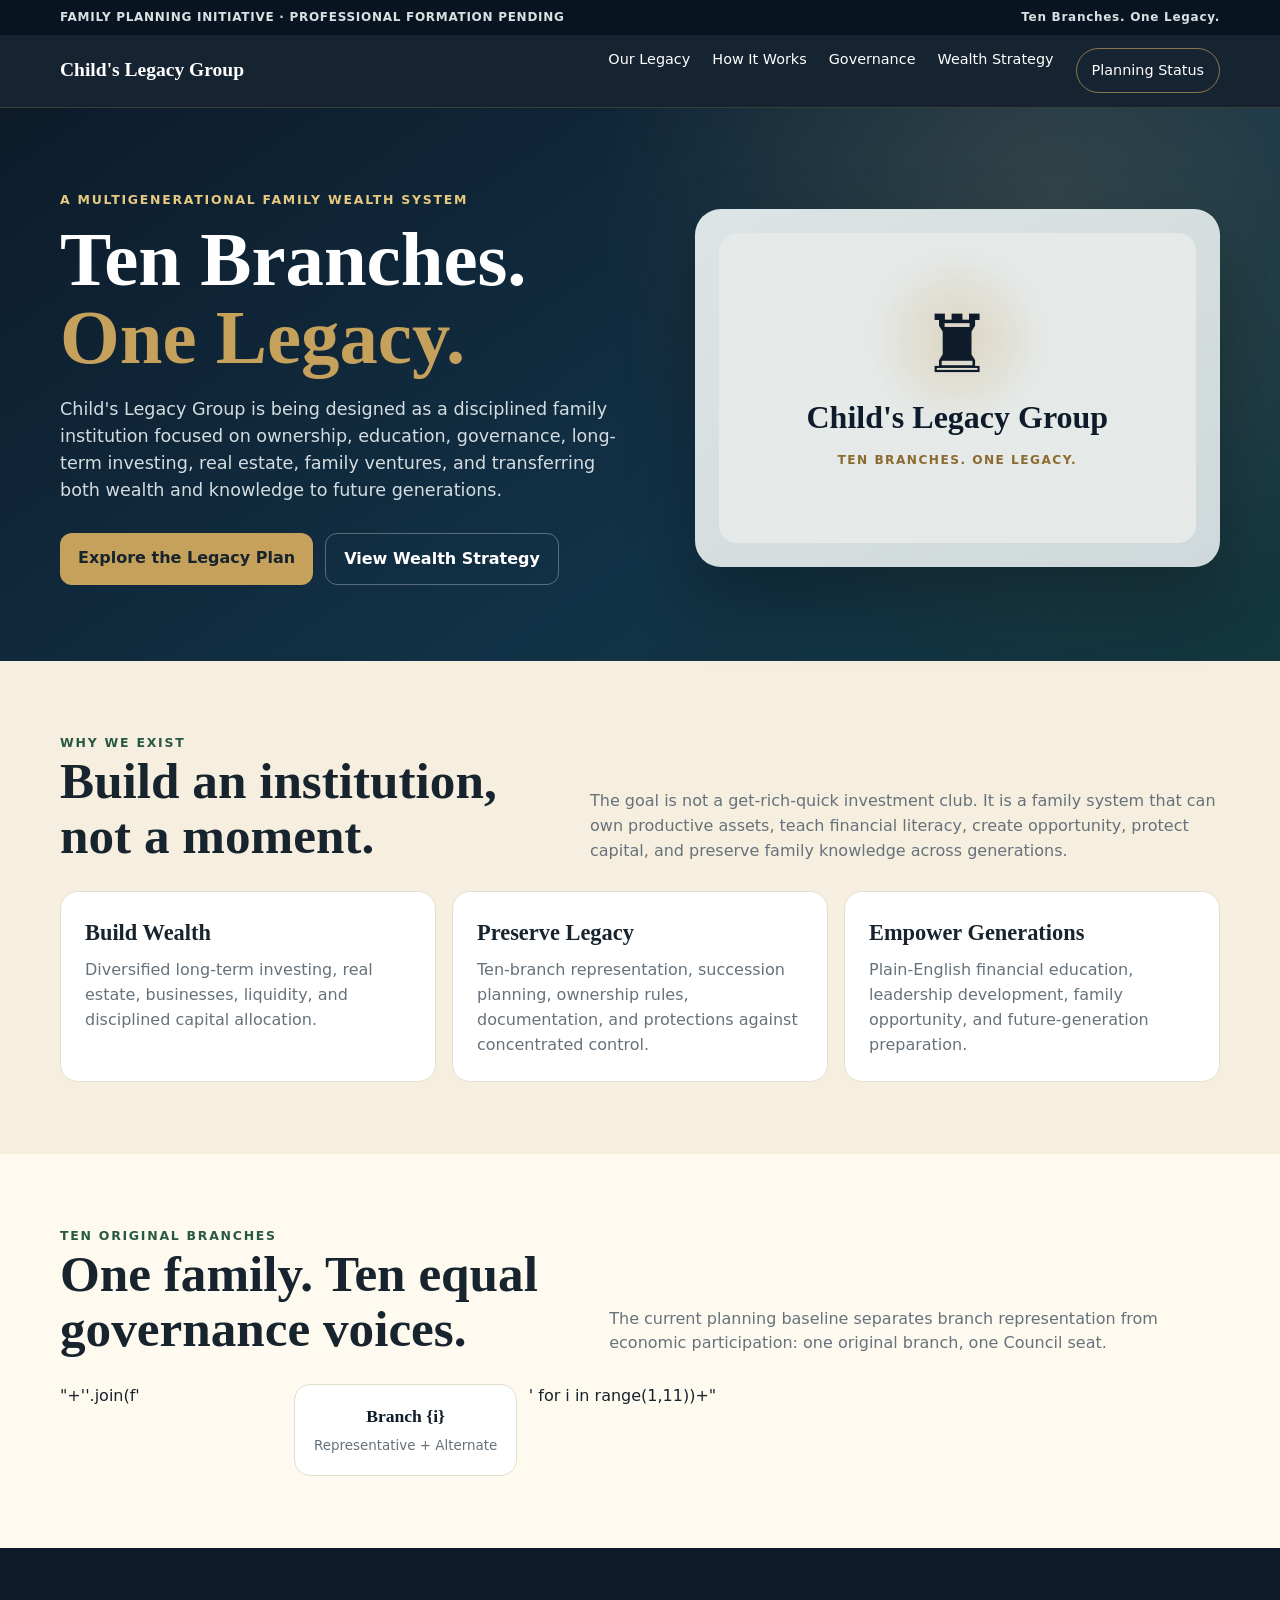
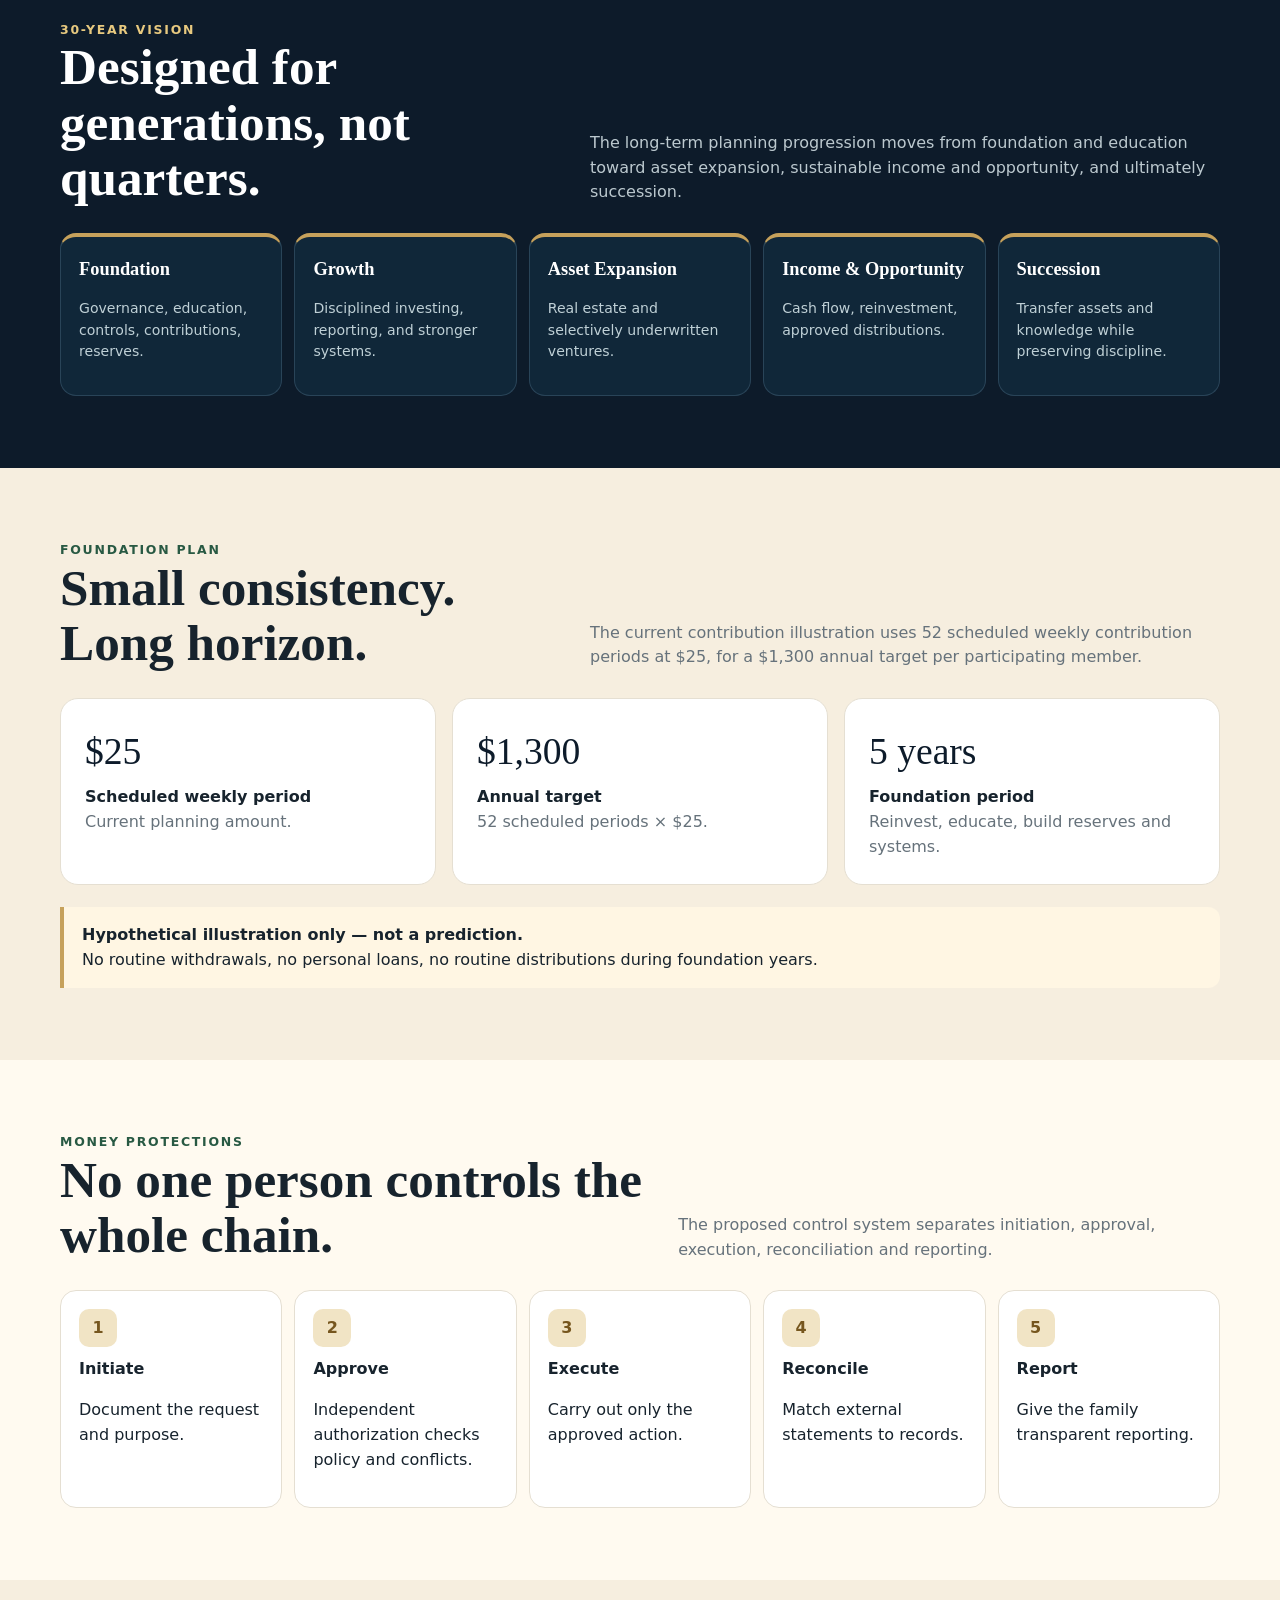
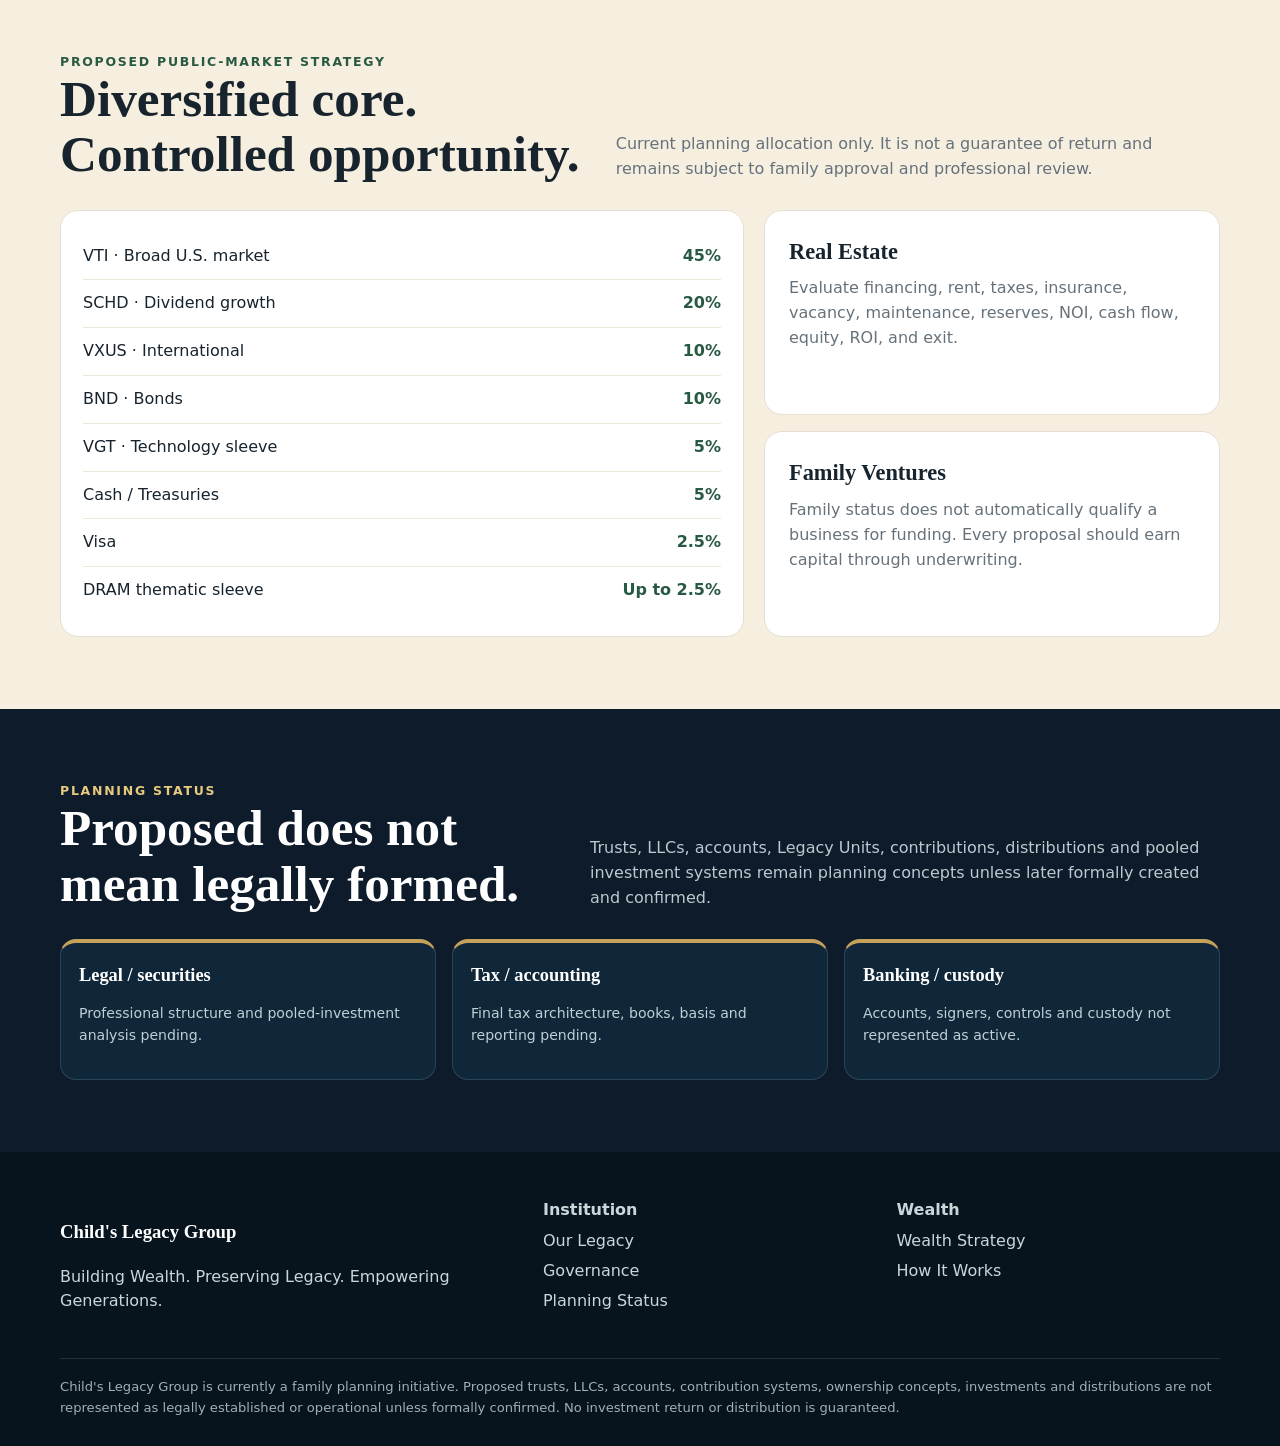
==== index.html @ 79bebe78 "Add Child's Legacy Group website preview" ====
<!doctype html>
<html lang="en">
<head>
<meta charset="utf-8">
<meta name="viewport" content="width=device-width,initial-scale=1">
<title>Child's Legacy Group | Ten Branches. One Legacy.</title>
<meta name="description" content="Child's Legacy Group — Building Wealth. Preserving Legacy. Empowering Generations.">
<style>
:root{--navy:#0D1B2A;--gold:#C6A15B;--cream:#F6EEDF;--green:#285943;--ink:#17232d;--muted:#66727b;--white:#fff}
*{box-sizing:border-box}html{scroll-behavior:smooth}body{margin:0;font-family:Inter,system-ui,-apple-system,"Segoe UI",sans-serif;background:var(--cream);color:var(--ink);line-height:1.55}a{text-decoration:none;color:inherit}.wrap{width:min(1160px,calc(100% - 32px));margin:auto}.status{background:#081521;color:#d9e0e3;font-size:.75rem;font-weight:800;letter-spacing:.06em}.status .wrap{display:flex;justify-content:space-between;gap:12px;padding:8px 0}.header{position:sticky;top:0;z-index:20;background:rgba(13,27,42,.96);backdrop-filter:blur(14px);color:white;border-bottom:1px solid rgba(198,161,91,.2)}.nav{height:72px;display:flex;align-items:center;justify-content:space-between;gap:18px}.brand{font-family:Georgia,serif;font-size:1.22rem;font-weight:700}.links{display:flex;gap:22px;font-size:.9rem}.links a:hover{color:#e6c578}.cta{border:1px solid rgba(198,161,91,.65);padding:10px 15px;border-radius:999px}.hero{background:radial-gradient(circle at 82% 18%,rgba(198,161,91,.18),transparent 28rem),linear-gradient(145deg,#0D1B2A 0%,#123247 62%,#173c31 150%);color:white;padding:82px 0 76px}.hero-grid{display:grid;grid-template-columns:1.05fr .95fr;gap:54px;align-items:center}.eyebrow{color:#e7c97f;text-transform:uppercase;font-size:.78rem;letter-spacing:.14em;font-weight:900}.hero h1{font-family:Georgia,serif;font-size:clamp(3rem,6vw,5.7rem);line-height:1.02;margin:12px 0 18px}.hero h1 span{color:var(--gold)}.hero p{font-size:1.1rem;color:#d3dde1;max-width:680px}.actions{display:flex;gap:12px;flex-wrap:wrap;margin-top:28px}.btn{display:inline-flex;padding:13px 18px;border-radius:12px;font-weight:900}.btn.gold{background:var(--gold);color:#17232d}.btn.ghost{border:1px solid rgba(255,255,255,.3);color:white}.logo-card{background:linear-gradient(145deg,#dce4e5,#cfd8da);border-radius:26px;padding:24px;box-shadow:0 30px 70px rgba(0,0,0,.27)}.logo-placeholder{min-height:310px;border-radius:18px;background:radial-gradient(circle at 50% 34%,rgba(198,161,91,.28),transparent 28%),#e5e9e8;display:grid;place-items:center;text-align:center;color:var(--navy);padding:30px}.logo-placeholder .tree{font-size:5rem;line-height:1}.logo-placeholder strong{display:block;font-family:Georgia,serif;font-size:2rem;margin-top:8px}.logo-placeholder span{display:block;color:#8b6b2f;font-weight:900;letter-spacing:.12em;font-size:.76rem;margin-top:8px}.section{padding:72px 0}.section.white{background:#fffaf0}.section.navy{background:var(--navy);color:white}.head{display:flex;justify-content:space-between;gap:28px;align-items:end;margin-bottom:28px}.head h2{font-family:Georgia,serif;font-size:clamp(2.1rem,4vw,3.4rem);line-height:1.08;margin:0}.head p{max-width:630px;color:var(--muted);margin:0}.section.navy .head p{color:#bcc9cf}.grid3{display:grid;grid-template-columns:repeat(3,1fr);gap:16px}.card{background:white;border:1px solid #e5dfd2;border-radius:18px;padding:24px}.card h3{font-family:Georgia,serif;font-size:1.4rem;margin:0 0 7px}.card p{color:var(--muted);margin:0}.num{font-family:Georgia,serif;font-size:2.35rem;color:var(--navy);display:block;margin-bottom:4px}.branch-grid{display:grid;grid-template-columns:repeat(5,1fr);gap:12px}.branch{background:white;border:1px solid #e3ddcf;border-radius:16px;padding:18px;text-align:center}.branch strong{font-family:Georgia,serif;font-size:1.1rem;color:var(--navy)}.timeline{display:grid;grid-template-columns:repeat(5,1fr);gap:12px}.step{background:#102739;border:1px solid #294458;border-top:4px solid var(--gold);border-radius:16px;padding:18px}.step strong{display:block;font-family:Georgia,serif;font-size:1.15rem}.step p{color:#bfd0d6;font-size:.88rem}.process{display:grid;grid-template-columns:repeat(5,1fr);gap:12px}.process div{background:white;border:1px solid #e5dfd2;border-radius:16px;padding:18px}.process span{display:grid;place-items:center;width:38px;height:38px;border-radius:10px;background:#f1e4c5;color:#76561e;font-weight:900}.process strong{display:block;margin-top:10px}.portfolio{display:grid;grid-template-columns:1.2fr .8fr;gap:20px}.table{background:white;border:1px solid #e5dfd2;border-radius:18px;padding:22px}.row{display:grid;grid-template-columns:1fr auto;gap:12px;padding:11px 0;border-bottom:1px solid #eee8dc}.row:last-child{border-bottom:0}.row b{color:var(--green)}.notice{background:#fff6e3;border-left:4px solid var(--gold);padding:16px 18px;border-radius:0 12px 12px 0;margin-top:22px}.footer{background:#07141e;color:#cbd6da;padding:46px 0 28px}.footgrid{display:grid;grid-template-columns:1.4fr 1fr 1fr;gap:30px}.footer h3{font-family:Georgia,serif;color:white}.footer a{display:block;margin:.35rem 0}.legal{border-top:1px solid rgba(255,255,255,.12);margin-top:28px;padding-top:18px;font-size:.82rem;color:#9fb0b7}
@media(max-width:850px){.links{display:none}.hero-grid,.portfolio{grid-template-columns:1fr}.logo-card{order:-1}.grid3{grid-template-columns:1fr 1fr}.branch-grid{grid-template-columns:repeat(2,1fr)}.timeline,.process{grid-template-columns:1fr}.footgrid{grid-template-columns:1fr}.head{align-items:start;flex-direction:column}.status .wrap{flex-direction:column;gap:2px}.hero{padding-top:48px}}
@media(max-width:560px){.grid3{grid-template-columns:1fr}.logo-placeholder{min-height:230px}.hero h1{font-size:3.1rem}.section{padding:54px 0}.branch-grid{grid-template-columns:1fr 1fr}}
</style>
</head>
<body>
<div class="status"><div class="wrap"><span>FAMILY PLANNING INITIATIVE · PROFESSIONAL FORMATION PENDING</span><span>Ten Branches. One Legacy.</span></div></div>
<header class="header"><div class="wrap nav"><a class="brand" href="#top">Child's Legacy Group</a><nav class="links"><a href="#legacy">Our Legacy</a><a href="#how">How It Works</a><a href="#governance">Governance</a><a href="#wealth">Wealth Strategy</a><a class="cta" href="#status">Planning Status</a></nav></div></header>
<main id="top">
<section class="hero"><div class="wrap hero-grid"><div><div class="eyebrow">A multigenerational family wealth system</div><h1>Ten Branches.<br><span>One Legacy.</span></h1><p>Child's Legacy Group is being designed as a disciplined family institution focused on ownership, education, governance, long-term investing, real estate, family ventures, and transferring both wealth and knowledge to future generations.</p><div class="actions"><a class="btn gold" href="#legacy">Explore the Legacy Plan</a><a class="btn ghost" href="#wealth">View Wealth Strategy</a></div></div><div class="logo-card"><div class="logo-placeholder"><div><div class="tree">♜</div><strong>Child's Legacy Group</strong><span>TEN BRANCHES. ONE LEGACY.</span></div></div></div></div></section>
<section class="section" id="legacy"><div class="wrap"><div class="head"><div><div class="eyebrow" style="color:var(--green)">Why we exist</div><h2>Build an institution, not a moment.</h2></div><p>The goal is not a get-rich-quick investment club. It is a family system that can own productive assets, teach financial literacy, create opportunity, protect capital, and preserve family knowledge across generations.</p></div><div class="grid3"><article class="card"><h3>Build Wealth</h3><p>Diversified long-term investing, real estate, businesses, liquidity, and disciplined capital allocation.</p></article><article class="card"><h3>Preserve Legacy</h3><p>Ten-branch representation, succession planning, ownership rules, documentation, and protections against concentrated control.</p></article><article class="card"><h3>Empower Generations</h3><p>Plain-English financial education, leadership development, family opportunity, and future-generation preparation.</p></article></div></div></section>
<section class="section white"><div class="wrap"><div class="head"><div><div class="eyebrow" style="color:var(--green)">Ten original branches</div><h2>One family. Ten equal governance voices.</h2></div><p>The current planning baseline separates branch representation from economic participation: one original branch, one Council seat.</p></div><div class="branch-grid">"+''.join(f'<div class="branch"><strong>Branch {i}</strong><p style="margin:.35rem 0 0;color:var(--muted);font-size:.84rem">Representative + Alternate</p></div>' for i in range(1,11))+"</div></div></section>
<section class="section navy"><div class="wrap"><div class="head"><div><div class="eyebrow">30-year vision</div><h2>Designed for generations, not quarters.</h2></div><p>The long-term planning progression moves from foundation and education toward asset expansion, sustainable income and opportunity, and ultimately succession.</p></div><div class="timeline"><div class="step"><strong>Foundation</strong><p>Governance, education, controls, contributions, reserves.</p></div><div class="step"><strong>Growth</strong><p>Disciplined investing, reporting, and stronger systems.</p></div><div class="step"><strong>Asset Expansion</strong><p>Real estate and selectively underwritten ventures.</p></div><div class="step"><strong>Income & Opportunity</strong><p>Cash flow, reinvestment, approved distributions.</p></div><div class="step"><strong>Succession</strong><p>Transfer assets and knowledge while preserving discipline.</p></div></div></div></section>
<section class="section" id="how"><div class="wrap"><div class="head"><div><div class="eyebrow" style="color:var(--green)">Foundation plan</div><h2>Small consistency. Long horizon.</h2></div><p>The current contribution illustration uses 52 scheduled weekly contribution periods at $25, for a $1,300 annual target per participating member.</p></div><div class="grid3"><div class="card"><span class="num">$25</span><strong>Scheduled weekly period</strong><p>Current planning amount.</p></div><div class="card"><span class="num">$1,300</span><strong>Annual target</strong><p>52 scheduled periods × $25.</p></div><div class="card"><span class="num">5 years</span><strong>Foundation period</strong><p>Reinvest, educate, build reserves and systems.</p></div></div><div class="notice"><strong>Hypothetical illustration only — not a prediction.</strong><br>No routine withdrawals, no personal loans, no routine distributions during foundation years.</div></div></section>
<section class="section white" id="governance"><div class="wrap"><div class="head"><div><div class="eyebrow" style="color:var(--green)">Money protections</div><h2>No one person controls the whole chain.</h2></div><p>The proposed control system separates initiation, approval, execution, reconciliation and reporting.</p></div><div class="process"><div><span>1</span><strong>Initiate</strong><p>Document the request and purpose.</p></div><div><span>2</span><strong>Approve</strong><p>Independent authorization checks policy and conflicts.</p></div><div><span>3</span><strong>Execute</strong><p>Carry out only the approved action.</p></div><div><span>4</span><strong>Reconcile</strong><p>Match external statements to records.</p></div><div><span>5</span><strong>Report</strong><p>Give the family transparent reporting.</p></div></div></div></section>
<section class="section" id="wealth"><div class="wrap"><div class="head"><div><div class="eyebrow" style="color:var(--green)">Proposed public-market strategy</div><h2>Diversified core. Controlled opportunity.</h2></div><p>Current planning allocation only. It is not a guarantee of return and remains subject to family approval and professional review.</p></div><div class="portfolio"><div class="table"><div class="row"><span>VTI · Broad U.S. market</span><b>45%</b></div><div class="row"><span>SCHD · Dividend growth</span><b>20%</b></div><div class="row"><span>VXUS · International</span><b>10%</b></div><div class="row"><span>BND · Bonds</span><b>10%</b></div><div class="row"><span>VGT · Technology sleeve</span><b>5%</b></div><div class="row"><span>Cash / Treasuries</span><b>5%</b></div><div class="row"><span>Visa</span><b>2.5%</b></div><div class="row"><span>DRAM thematic sleeve</span><b>Up to 2.5%</b></div></div><div class="grid3" style="grid-template-columns:1fr"><article class="card"><h3>Real Estate</h3><p>Evaluate financing, rent, taxes, insurance, vacancy, maintenance, reserves, NOI, cash flow, equity, ROI, and exit.</p></article><article class="card"><h3>Family Ventures</h3><p>Family status does not automatically qualify a business for funding. Every proposal should earn capital through underwriting.</p></article></div></div></div></section>
<section class="section navy" id="status"><div class="wrap"><div class="head"><div><div class="eyebrow">Planning status</div><h2>Proposed does not mean legally formed.</h2></div><p>Trusts, LLCs, accounts, Legacy Units, contributions, distributions and pooled investment systems remain planning concepts unless later formally created and confirmed.</p></div><div class="grid3"><div class="step"><strong>Legal / securities</strong><p>Professional structure and pooled-investment analysis pending.</p></div><div class="step"><strong>Tax / accounting</strong><p>Final tax architecture, books, basis and reporting pending.</p></div><div class="step"><strong>Banking / custody</strong><p>Accounts, signers, controls and custody not represented as active.</p></div></div></div></section>
</main>
<footer class="footer"><div class="wrap"><div class="footgrid"><div><h3>Child's Legacy Group</h3><p>Building Wealth. Preserving Legacy. Empowering Generations.</p></div><div><strong>Institution</strong><a href="#legacy">Our Legacy</a><a href="#governance">Governance</a><a href="#status">Planning Status</a></div><div><strong>Wealth</strong><a href="#wealth">Wealth Strategy</a><a href="#how">How It Works</a></div></div><div class="legal">Child's Legacy Group is currently a family planning initiative. Proposed trusts, LLCs, accounts, contribution systems, ownership concepts, investments and distributions are not represented as legally established or operational unless formally confirmed. No investment return or distribution is guaranteed.</div></div></footer>
</body></html>
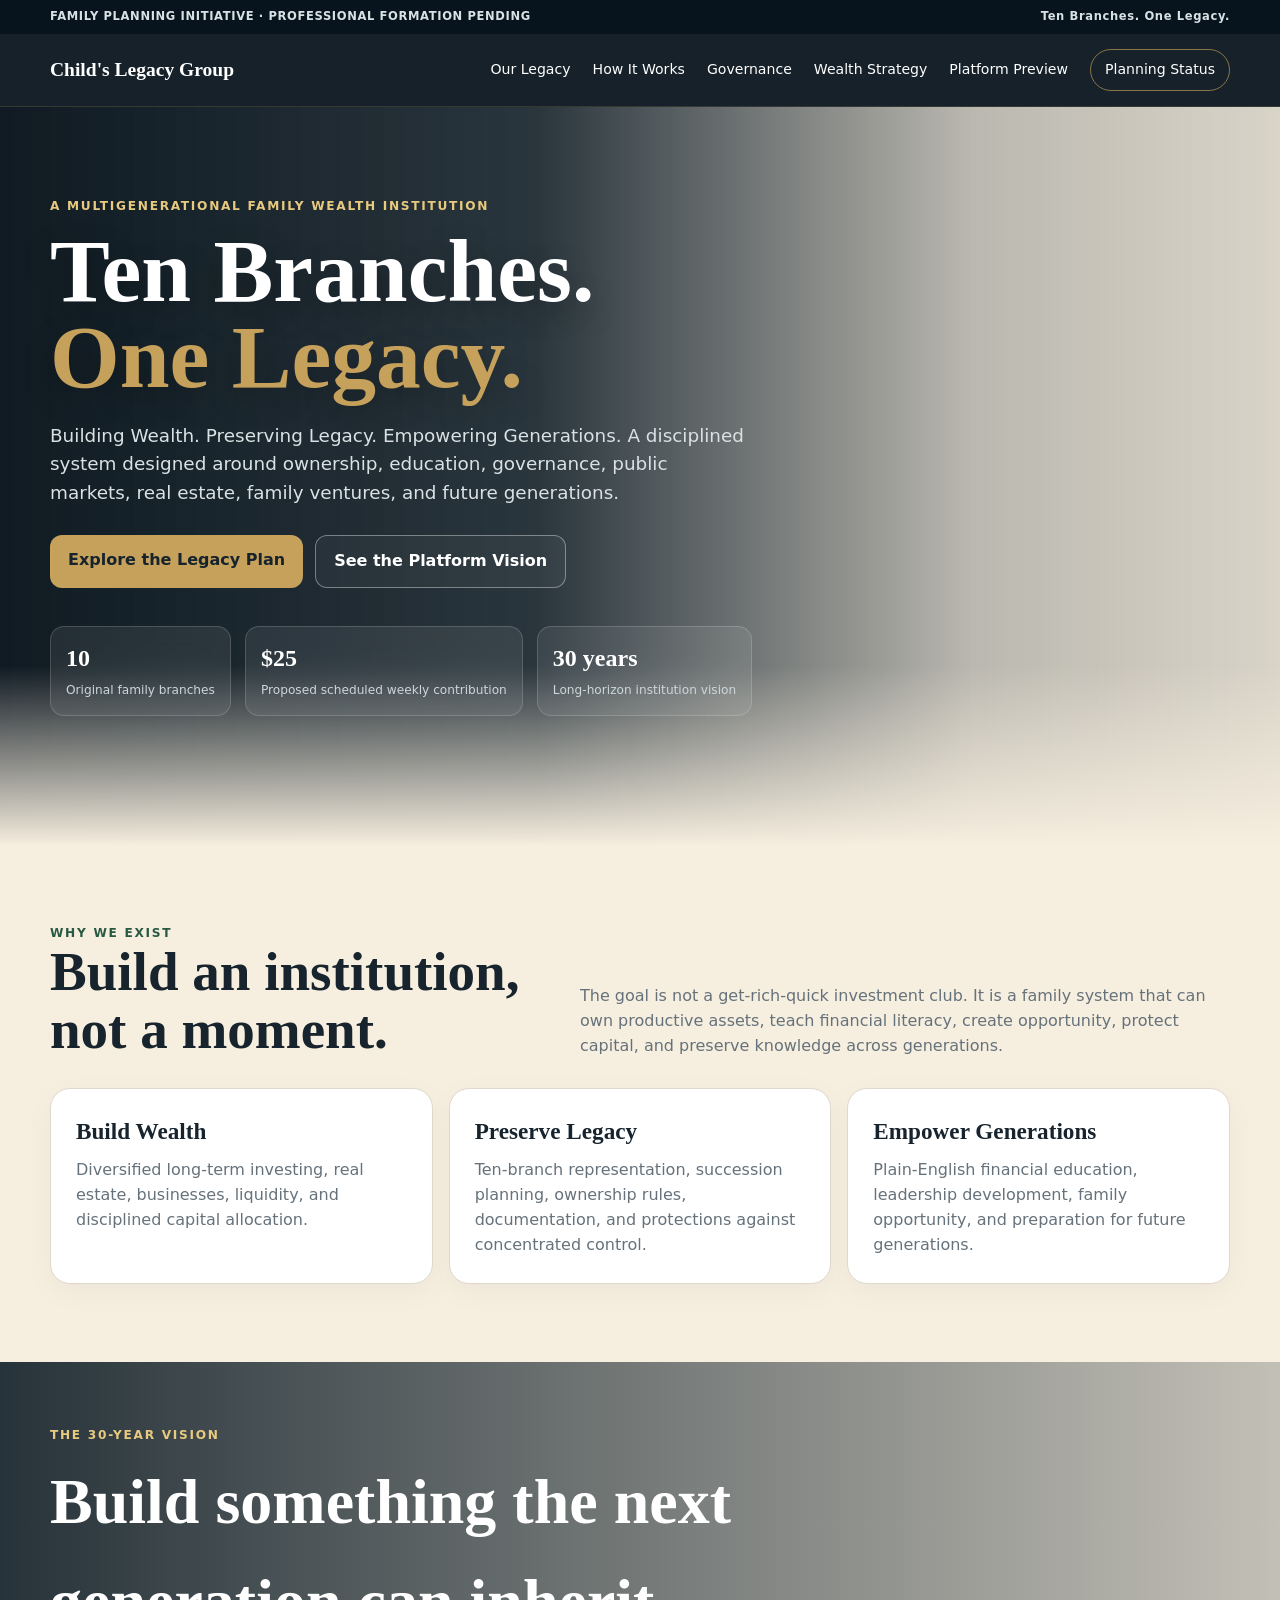
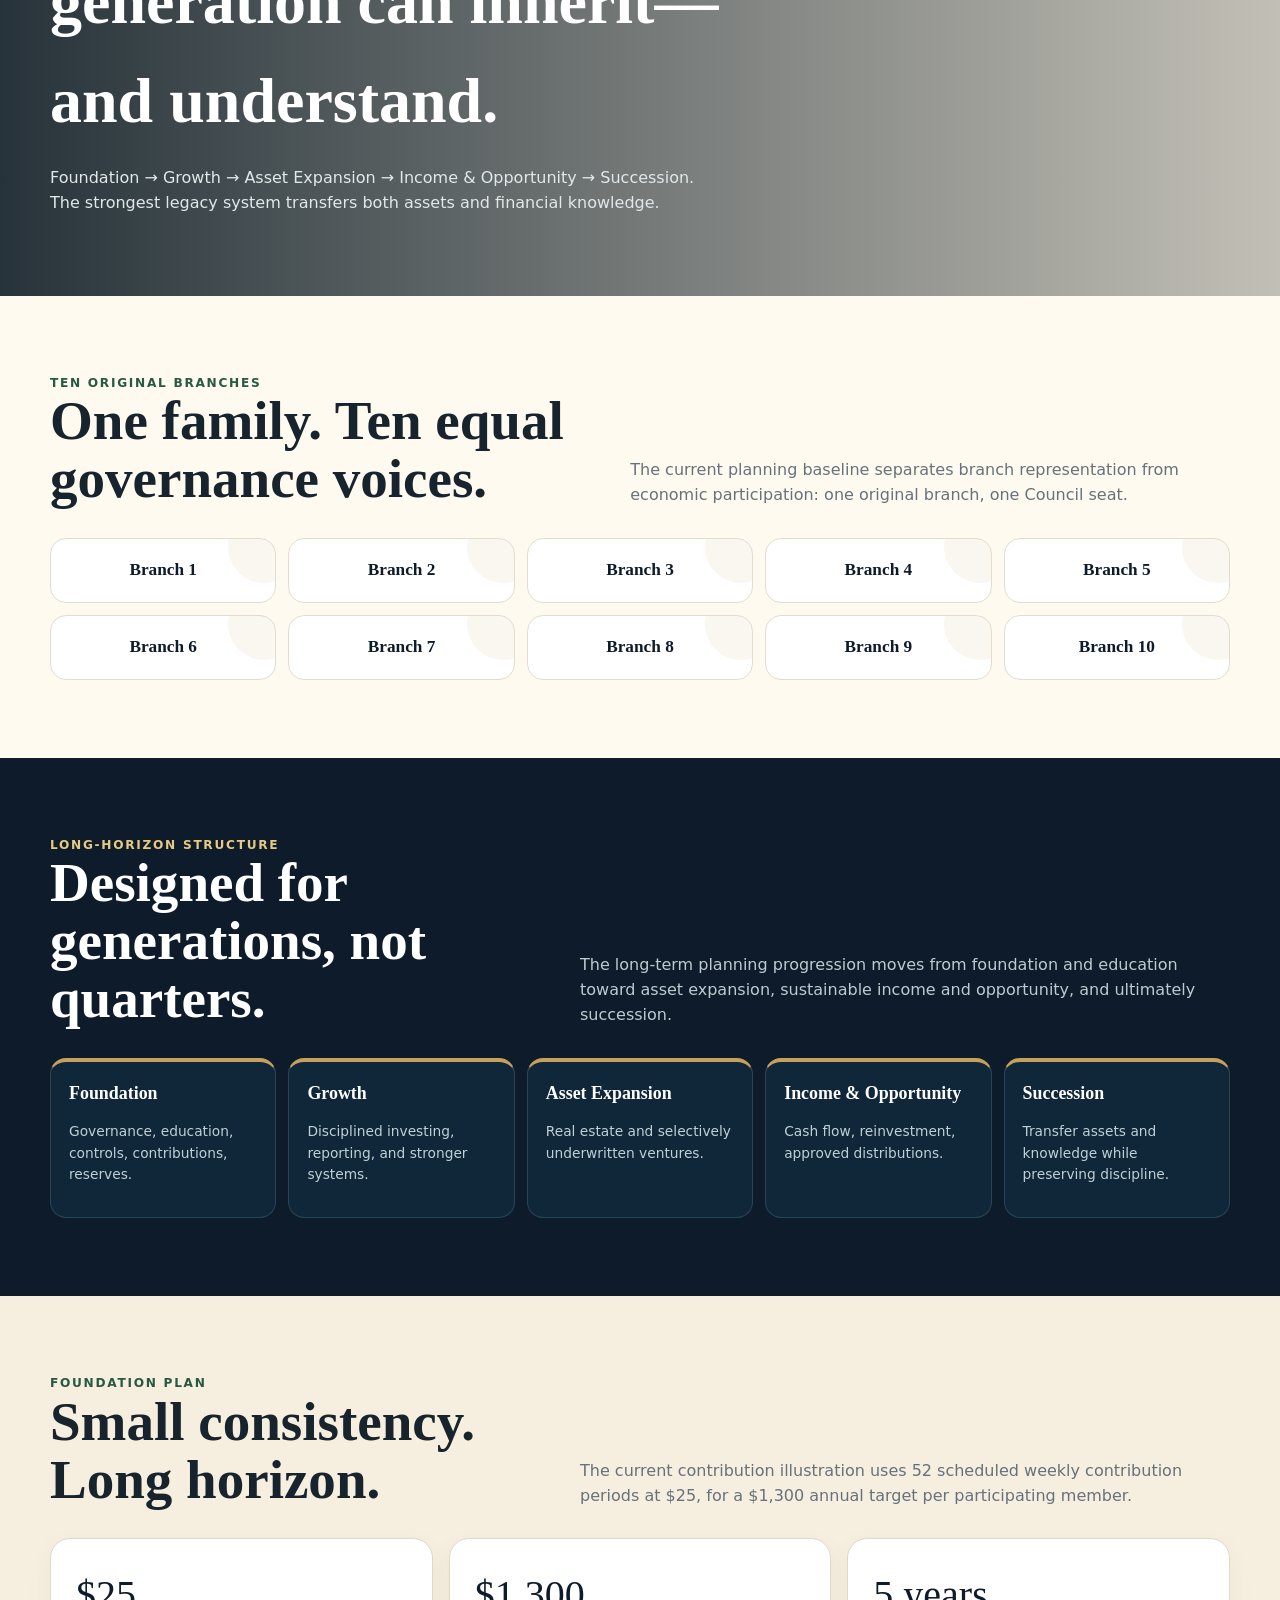
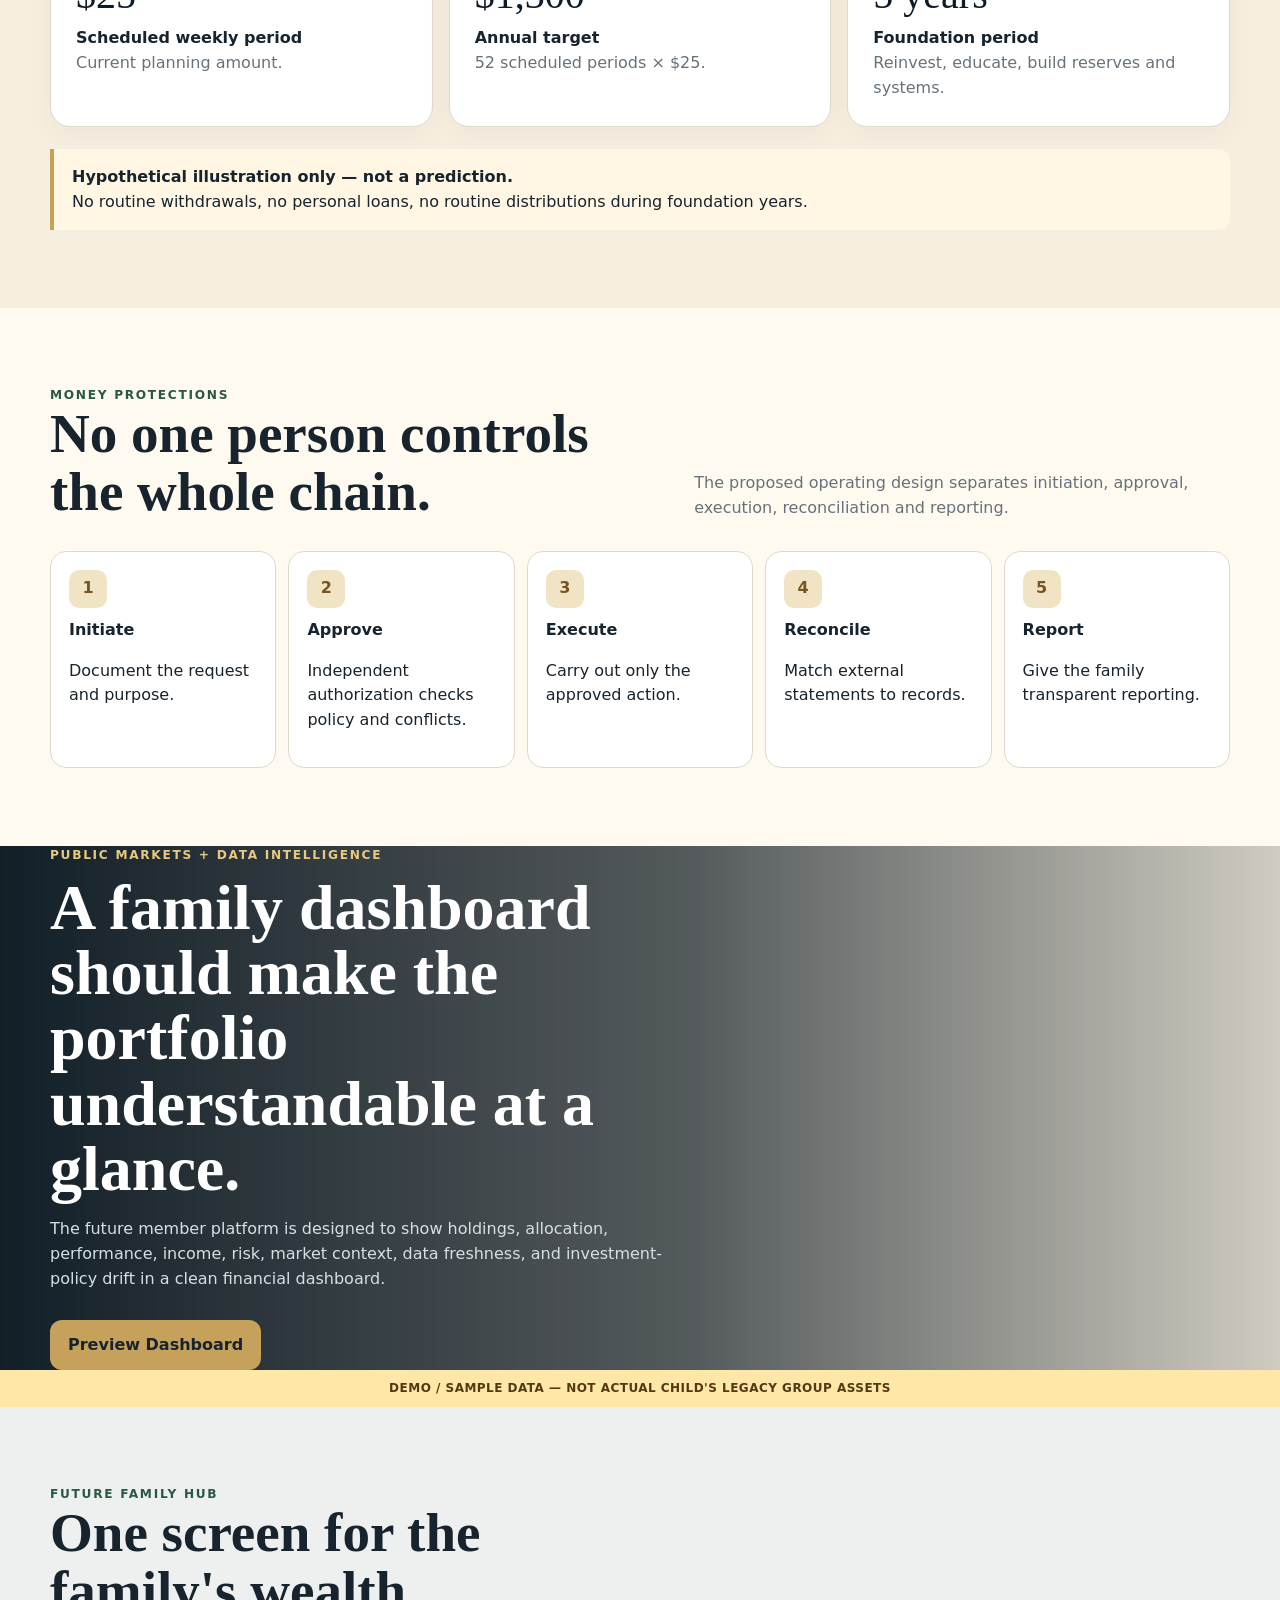
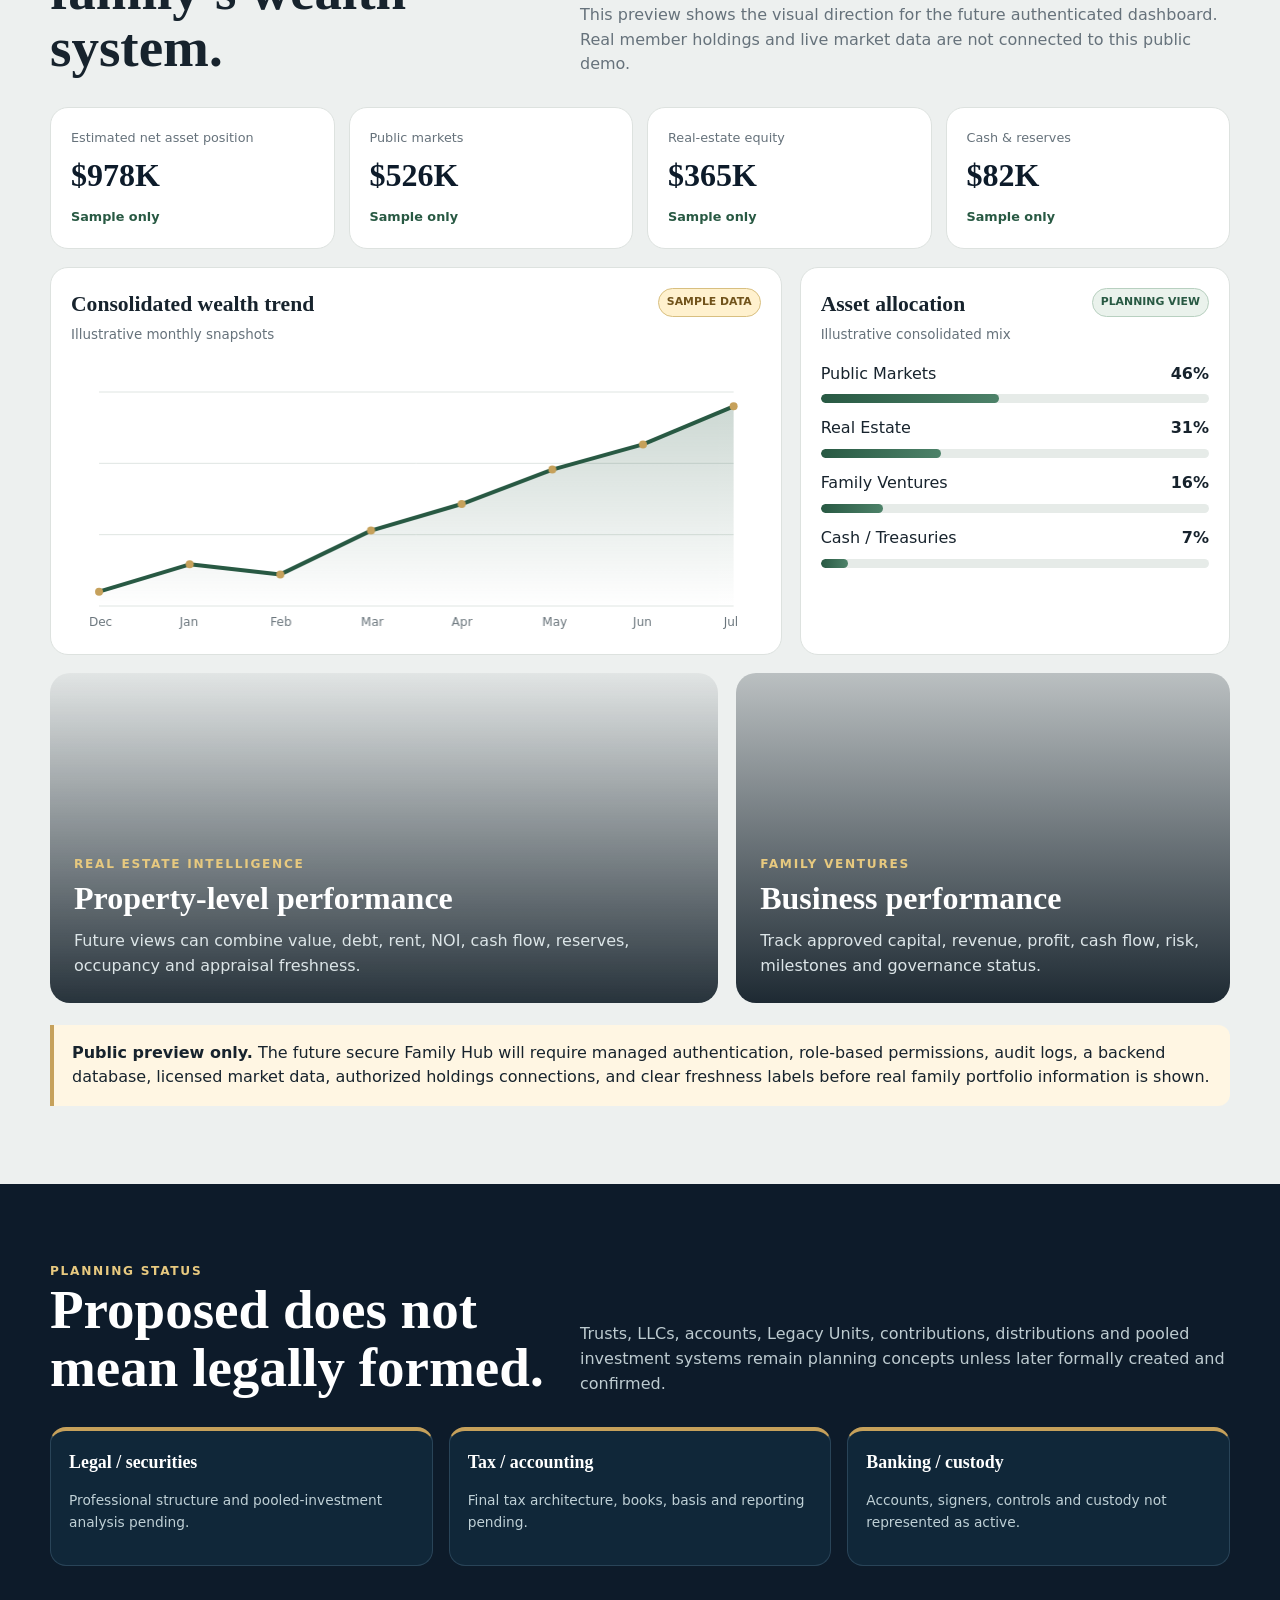
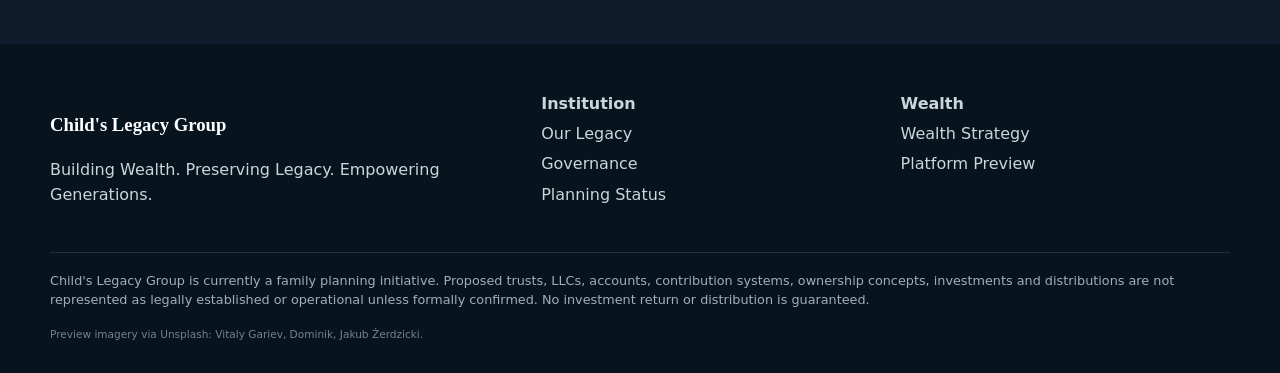
==== commit dc2ea7a7: "Modernize Child's Legacy Group preview with imagery and dashboard charts" ====
--- a/index.html
+++ b/index.html
@@ -6,24 +6,30 @@
 <title>Child's Legacy Group | Ten Branches. One Legacy.</title>
 <meta name="description" content="Child's Legacy Group — Building Wealth. Preserving Legacy. Empowering Generations.">
 <style>
-:root{--navy:#0D1B2A;--gold:#C6A15B;--cream:#F6EEDF;--green:#285943;--ink:#17232d;--muted:#66727b;--white:#fff}
-*{box-sizing:border-box}html{scroll-behavior:smooth}body{margin:0;font-family:Inter,system-ui,-apple-system,"Segoe UI",sans-serif;background:var(--cream);color:var(--ink);line-height:1.55}a{text-decoration:none;color:inherit}.wrap{width:min(1160px,calc(100% - 32px));margin:auto}.status{background:#081521;color:#d9e0e3;font-size:.75rem;font-weight:800;letter-spacing:.06em}.status .wrap{display:flex;justify-content:space-between;gap:12px;padding:8px 0}.header{position:sticky;top:0;z-index:20;background:rgba(13,27,42,.96);backdrop-filter:blur(14px);color:white;border-bottom:1px solid rgba(198,161,91,.2)}.nav{height:72px;display:flex;align-items:center;justify-content:space-between;gap:18px}.brand{font-family:Georgia,serif;font-size:1.22rem;font-weight:700}.links{display:flex;gap:22px;font-size:.9rem}.links a:hover{color:#e6c578}.cta{border:1px solid rgba(198,161,91,.65);padding:10px 15px;border-radius:999px}.hero{background:radial-gradient(circle at 82% 18%,rgba(198,161,91,.18),transparent 28rem),linear-gradient(145deg,#0D1B2A 0%,#123247 62%,#173c31 150%);color:white;padding:82px 0 76px}.hero-grid{display:grid;grid-template-columns:1.05fr .95fr;gap:54px;align-items:center}.eyebrow{color:#e7c97f;text-transform:uppercase;font-size:.78rem;letter-spacing:.14em;font-weight:900}.hero h1{font-family:Georgia,serif;font-size:clamp(3rem,6vw,5.7rem);line-height:1.02;margin:12px 0 18px}.hero h1 span{color:var(--gold)}.hero p{font-size:1.1rem;color:#d3dde1;max-width:680px}.actions{display:flex;gap:12px;flex-wrap:wrap;margin-top:28px}.btn{display:inline-flex;padding:13px 18px;border-radius:12px;font-weight:900}.btn.gold{background:var(--gold);color:#17232d}.btn.ghost{border:1px solid rgba(255,255,255,.3);color:white}.logo-card{background:linear-gradient(145deg,#dce4e5,#cfd8da);border-radius:26px;padding:24px;box-shadow:0 30px 70px rgba(0,0,0,.27)}.logo-placeholder{min-height:310px;border-radius:18px;background:radial-gradient(circle at 50% 34%,rgba(198,161,91,.28),transparent 28%),#e5e9e8;display:grid;place-items:center;text-align:center;color:var(--navy);padding:30px}.logo-placeholder .tree{font-size:5rem;line-height:1}.logo-placeholder strong{display:block;font-family:Georgia,serif;font-size:2rem;margin-top:8px}.logo-placeholder span{display:block;color:#8b6b2f;font-weight:900;letter-spacing:.12em;font-size:.76rem;margin-top:8px}.section{padding:72px 0}.section.white{background:#fffaf0}.section.navy{background:var(--navy);color:white}.head{display:flex;justify-content:space-between;gap:28px;align-items:end;margin-bottom:28px}.head h2{font-family:Georgia,serif;font-size:clamp(2.1rem,4vw,3.4rem);line-height:1.08;margin:0}.head p{max-width:630px;color:var(--muted);margin:0}.section.navy .head p{color:#bcc9cf}.grid3{display:grid;grid-template-columns:repeat(3,1fr);gap:16px}.card{background:white;border:1px solid #e5dfd2;border-radius:18px;padding:24px}.card h3{font-family:Georgia,serif;font-size:1.4rem;margin:0 0 7px}.card p{color:var(--muted);margin:0}.num{font-family:Georgia,serif;font-size:2.35rem;color:var(--navy);display:block;margin-bottom:4px}.branch-grid{display:grid;grid-template-columns:repeat(5,1fr);gap:12px}.branch{background:white;border:1px solid #e3ddcf;border-radius:16px;padding:18px;text-align:center}.branch strong{font-family:Georgia,serif;font-size:1.1rem;color:var(--navy)}.timeline{display:grid;grid-template-columns:repeat(5,1fr);gap:12px}.step{background:#102739;border:1px solid #294458;border-top:4px solid var(--gold);border-radius:16px;padding:18px}.step strong{display:block;font-family:Georgia,serif;font-size:1.15rem}.step p{color:#bfd0d6;font-size:.88rem}.process{display:grid;grid-template-columns:repeat(5,1fr);gap:12px}.process div{background:white;border:1px solid #e5dfd2;border-radius:16px;padding:18px}.process span{display:grid;place-items:center;width:38px;height:38px;border-radius:10px;background:#f1e4c5;color:#76561e;font-weight:900}.process strong{display:block;margin-top:10px}.portfolio{display:grid;grid-template-columns:1.2fr .8fr;gap:20px}.table{background:white;border:1px solid #e5dfd2;border-radius:18px;padding:22px}.row{display:grid;grid-template-columns:1fr auto;gap:12px;padding:11px 0;border-bottom:1px solid #eee8dc}.row:last-child{border-bottom:0}.row b{color:var(--green)}.notice{background:#fff6e3;border-left:4px solid var(--gold);padding:16px 18px;border-radius:0 12px 12px 0;margin-top:22px}.footer{background:#07141e;color:#cbd6da;padding:46px 0 28px}.footgrid{display:grid;grid-template-columns:1.4fr 1fr 1fr;gap:30px}.footer h3{font-family:Georgia,serif;color:white}.footer a{display:block;margin:.35rem 0}.legal{border-top:1px solid rgba(255,255,255,.12);margin-top:28px;padding-top:18px;font-size:.82rem;color:#9fb0b7}
-@media(max-width:850px){.links{display:none}.hero-grid,.portfolio{grid-template-columns:1fr}.logo-card{order:-1}.grid3{grid-template-columns:1fr 1fr}.branch-grid{grid-template-columns:repeat(2,1fr)}.timeline,.process{grid-template-columns:1fr}.footgrid{grid-template-columns:1fr}.head{align-items:start;flex-direction:column}.status .wrap{flex-direction:column;gap:2px}.hero{padding-top:48px}}
-@media(max-width:560px){.grid3{grid-template-columns:1fr}.logo-placeholder{min-height:230px}.hero h1{font-size:3.1rem}.section{padding:54px 0}.branch-grid{grid-template-columns:1fr 1fr}}
+:root{--navy:#0D1B2A;--navy2:#132C3D;--gold:#C6A15B;--cream:#F6EEDF;--green:#285943;--ink:#17232d;--muted:#66727b;--line:#ded9cc;--white:#fff}
+*{box-sizing:border-box}html{scroll-behavior:smooth}body{margin:0;font-family:Inter,system-ui,-apple-system,"Segoe UI",sans-serif;background:var(--cream);color:var(--ink);line-height:1.55}a{text-decoration:none;color:inherit}.wrap{width:min(1180px,calc(100% - 32px));margin:auto}.eyebrow{color:#e7c97f;text-transform:uppercase;font-size:.76rem;letter-spacing:.14em;font-weight:900}.status{background:#07141e;color:#d8e1e4;font-size:.72rem;font-weight:800;letter-spacing:.055em}.status .wrap{display:flex;justify-content:space-between;gap:12px;padding:8px 0}.header{position:sticky;top:0;z-index:50;background:rgba(8,21,31,.94);backdrop-filter:blur(18px);color:white;border-bottom:1px solid rgba(198,161,91,.18)}.nav{height:72px;display:flex;align-items:center;justify-content:space-between;gap:20px}.brand{font-family:Georgia,serif;font-size:1.22rem;font-weight:700}.links{display:flex;gap:22px;font-size:.88rem;align-items:center}.links a:hover{color:#e7c97f}.cta{border:1px solid rgba(198,161,91,.65);padding:9px 14px;border-radius:999px}.hero{min-height:720px;color:white;display:flex;align-items:center;position:relative;background:linear-gradient(90deg,rgba(6,18,27,.96) 0%,rgba(8,23,34,.86) 42%,rgba(8,23,34,.25) 76%,rgba(8,23,34,.12) 100%),url('https://images.unsplash.com/photo-1758691736433-4078b93abd72?auto=format&fit=crop&fm=jpg&q=82&w=2200') center/cover no-repeat}.hero:after{content:"";position:absolute;inset:auto 0 0;height:180px;background:linear-gradient(transparent,var(--cream));pointer-events:none}.hero-content{position:relative;z-index:2;max-width:760px;padding:90px 0 130px}.hero h1{font-family:Georgia,serif;font-size:clamp(3.3rem,7vw,6.8rem);line-height:.96;margin:12px 0 22px;text-shadow:0 10px 30px rgba(0,0,0,.28)}.hero h1 span{color:var(--gold)}.hero p{font-size:1.15rem;color:#d9e1e4;max-width:700px}.actions{display:flex;gap:12px;flex-wrap:wrap;margin-top:28px}.btn{display:inline-flex;padding:13px 18px;border-radius:12px;font-weight:900}.btn.gold{background:var(--gold);color:#17232d}.btn.ghost{border:1px solid rgba(255,255,255,.38);color:white;background:rgba(255,255,255,.04)}.hero-stats{display:flex;gap:14px;flex-wrap:wrap;margin-top:38px}.hero-stat{background:rgba(255,255,255,.08);border:1px solid rgba(255,255,255,.16);backdrop-filter:blur(10px);padding:13px 15px;border-radius:14px;min-width:150px}.hero-stat strong{display:block;font-family:Georgia,serif;font-size:1.5rem;color:#fff}.hero-stat span{font-size:.76rem;color:#ccd7db}.section{padding:78px 0}.section.white{background:#fffaf0}.section.navy{background:var(--navy);color:white}.head{display:flex;justify-content:space-between;gap:30px;align-items:end;margin-bottom:30px}.head h2{font-family:Georgia,serif;font-size:clamp(2.2rem,4.3vw,3.65rem);line-height:1.05;margin:0}.head p{max-width:650px;color:var(--muted);margin:0}.section.navy .head p{color:#bdcbd0}.grid3{display:grid;grid-template-columns:repeat(3,1fr);gap:16px}.card{background:white;border:1px solid var(--line);border-radius:20px;padding:25px;box-shadow:0 8px 30px rgba(13,27,42,.04)}.card h3{font-family:Georgia,serif;font-size:1.45rem;margin:0 0 8px}.card p{color:var(--muted);margin:0}.photo-band{min-height:430px;display:flex;align-items:end;color:white;position:relative;background:linear-gradient(90deg,rgba(10,25,35,.88),rgba(10,25,35,.22)),url('https://images.unsplash.com/photo-1767950470198-c9cd97f8ed87?auto=format&fit=crop&fm=jpg&q=82&w=2200') center/cover no-repeat}.photo-copy{padding:64px 0}.photo-copy h2{font-family:Georgia,serif;font-size:clamp(2.5rem,5vw,4.4rem);max-width:760px;margin:8px 0 12px}.photo-copy p{max-width:650px;color:#e1e8ea}.branch-grid{display:grid;grid-template-columns:repeat(5,1fr);gap:12px}.branch{background:#fff;border:1px solid #e4ddcf;border-radius:16px;padding:18px;text-align:center;position:relative;overflow:hidden}.branch:before{content:"";position:absolute;width:72px;height:72px;border-radius:50%;background:rgba(198,161,91,.09);right:-25px;top:-28px}.branch strong{font-family:Georgia,serif;font-size:1.08rem;color:var(--navy)}.timeline{display:grid;grid-template-columns:repeat(5,1fr);gap:12px}.step{background:#102739;border:1px solid #294458;border-top:4px solid var(--gold);border-radius:16px;padding:18px}.step strong{display:block;font-family:Georgia,serif;font-size:1.12rem}.step p{color:#bfd0d6;font-size:.86rem}.process{display:grid;grid-template-columns:repeat(5,1fr);gap:12px}.process div{background:white;border:1px solid var(--line);border-radius:16px;padding:18px}.process span{display:grid;place-items:center;width:38px;height:38px;border-radius:10px;background:#f1e4c5;color:#76561e;font-weight:900}.process strong{display:block;margin-top:10px}.num{font-family:Georgia,serif;font-size:2.5rem;color:var(--navy);display:block}.notice{background:#fff6e3;border-left:4px solid var(--gold);padding:16px 18px;border-radius:0 12px 12px 0;margin-top:22px}.market-photo{min-height:500px;position:relative;display:flex;align-items:center;background:linear-gradient(90deg,rgba(7,20,30,.95),rgba(7,20,30,.68) 54%,rgba(7,20,30,.16)),url('https://images.unsplash.com/photo-1767424412548-1a1ac7f4b9bc?auto=format&fit=crop&fm=jpg&q=80&w=2200') center/cover no-repeat;color:white}.market-copy{max-width:620px}.market-copy h2{font-family:Georgia,serif;font-size:clamp(2.6rem,5vw,4.6rem);line-height:1.02;margin:10px 0 14px}.market-copy p{color:#d5e0e4}.dashboard{background:#edf0ef}.dash-top{display:grid;grid-template-columns:repeat(4,1fr);gap:14px;margin-bottom:18px}.metric{background:white;border:1px solid #dde2df;border-radius:18px;padding:20px}.metric span{display:block;color:var(--muted);font-size:.8rem}.metric strong{display:block;font-family:Georgia,serif;font-size:2rem;color:var(--navy);margin:3px 0}.metric em{font-style:normal;color:var(--green);font-size:.8rem;font-weight:800}.dash-grid{display:grid;grid-template-columns:1.7fr 1fr;gap:18px}.panel{background:white;border:1px solid #dde2df;border-radius:18px;padding:20px}.panel-head{display:flex;justify-content:space-between;gap:15px;align-items:flex-start}.panel h3{font-family:Georgia,serif;font-size:1.35rem;margin:0}.panel p{margin:3px 0 0;color:var(--muted);font-size:.84rem}.badge{font-size:.68rem;font-weight:900;border:1px solid #b8d0c0;background:#eaf2ec;color:var(--green);padding:5px 8px;border-radius:999px;white-space:nowrap}.badge.demo{background:#fff1ce;border-color:#d8bf80;color:#71531b}.chart-wrap{height:270px;margin-top:18px}.mix{display:grid;gap:13px;margin-top:16px}.mix-row{display:grid;grid-template-columns:1fr auto;gap:8px}.bar{grid-column:1/3;height:9px;border-radius:999px;background:#e6ebe8;overflow:hidden}.bar i{display:block;height:100%;background:linear-gradient(90deg,var(--green),#4d8269);border-radius:999px}.photo-grid{display:grid;grid-template-columns:1.15fr .85fr;gap:18px;margin-top:18px}.photo-card{min-height:330px;border-radius:20px;padding:24px;display:flex;align-items:end;color:white;overflow:hidden}.photo-card.realestate{background:linear-gradient(0deg,rgba(7,20,30,.86),rgba(7,20,30,.05)),url('https://images.unsplash.com/photo-1767950470198-c9cd97f8ed87?auto=format&fit=crop&fm=jpg&q=78&w=1400') center/cover no-repeat}.photo-card.business{background:linear-gradient(0deg,rgba(7,20,30,.9),rgba(7,20,30,.22)),url('https://images.unsplash.com/photo-1758691736433-4078b93abd72?auto=format&fit=crop&fm=jpg&q=78&w=1400') center/cover no-repeat}.photo-card h3{font-family:Georgia,serif;font-size:2rem;margin:0 0 6px}.photo-card p{margin:0;color:#dce5e8}.footer{background:#07141e;color:#cbd6da;padding:48px 0 30px}.footgrid{display:grid;grid-template-columns:1.4fr 1fr 1fr;gap:30px}.footer h3{font-family:Georgia,serif;color:white}.footer a{display:block;margin:.35rem 0}.legal{border-top:1px solid rgba(255,255,255,.12);margin-top:28px;padding-top:18px;font-size:.8rem;color:#9fb0b7}.credit{font-size:.66rem;color:#71848d;margin-top:16px}.demo-strip{background:#ffe7a7;color:#4f3a12;text-align:center;padding:9px;font-size:.75rem;font-weight:900;letter-spacing:.04em}
+@media(max-width:900px){.links{display:none}.grid3{grid-template-columns:1fr 1fr}.branch-grid{grid-template-columns:repeat(2,1fr)}.timeline,.process{grid-template-columns:1fr}.dash-top{grid-template-columns:1fr 1fr}.dash-grid,.photo-grid{grid-template-columns:1fr}.footgrid{grid-template-columns:1fr}.head{align-items:start;flex-direction:column}.status .wrap{flex-direction:column;gap:2px}.hero{min-height:660px;background-position:62% center}.market-photo{background-position:65% center}}
+@media(max-width:560px){.grid3,.dash-top{grid-template-columns:1fr}.hero{min-height:720px;background:linear-gradient(0deg,rgba(6,18,27,.97),rgba(8,23,34,.7)),url('https://images.unsplash.com/photo-1758691736433-4078b93abd72?auto=format&fit=crop&fm=jpg&q=78&w=1100') 58% center/cover no-repeat}.hero-content{padding:70px 0 120px}.hero h1{font-size:3.35rem}.section{padding:58px 0}.branch-grid{grid-template-columns:1fr 1fr}.photo-band{min-height:500px}.market-photo{min-height:580px}.chart-wrap{height:220px}}
 </style>
 </head>
 <body>
 <div class="status"><div class="wrap"><span>FAMILY PLANNING INITIATIVE · PROFESSIONAL FORMATION PENDING</span><span>Ten Branches. One Legacy.</span></div></div>
-<header class="header"><div class="wrap nav"><a class="brand" href="#top">Child's Legacy Group</a><nav class="links"><a href="#legacy">Our Legacy</a><a href="#how">How It Works</a><a href="#governance">Governance</a><a href="#wealth">Wealth Strategy</a><a class="cta" href="#status">Planning Status</a></nav></div></header>
+<header class="header"><div class="wrap nav"><a class="brand" href="#top">Child's Legacy Group</a><nav class="links"><a href="#legacy">Our Legacy</a><a href="#how">How It Works</a><a href="#governance">Governance</a><a href="#wealth">Wealth Strategy</a><a href="#dashboard">Platform Preview</a><a class="cta" href="#status">Planning Status</a></nav></div></header>
 <main id="top">
-<section class="hero"><div class="wrap hero-grid"><div><div class="eyebrow">A multigenerational family wealth system</div><h1>Ten Branches.<br><span>One Legacy.</span></h1><p>Child's Legacy Group is being designed as a disciplined family institution focused on ownership, education, governance, long-term investing, real estate, family ventures, and transferring both wealth and knowledge to future generations.</p><div class="actions"><a class="btn gold" href="#legacy">Explore the Legacy Plan</a><a class="btn ghost" href="#wealth">View Wealth Strategy</a></div></div><div class="logo-card"><div class="logo-placeholder"><div><div class="tree">♜</div><strong>Child's Legacy Group</strong><span>TEN BRANCHES. ONE LEGACY.</span></div></div></div></div></section>
-<section class="section" id="legacy"><div class="wrap"><div class="head"><div><div class="eyebrow" style="color:var(--green)">Why we exist</div><h2>Build an institution, not a moment.</h2></div><p>The goal is not a get-rich-quick investment club. It is a family system that can own productive assets, teach financial literacy, create opportunity, protect capital, and preserve family knowledge across generations.</p></div><div class="grid3"><article class="card"><h3>Build Wealth</h3><p>Diversified long-term investing, real estate, businesses, liquidity, and disciplined capital allocation.</p></article><article class="card"><h3>Preserve Legacy</h3><p>Ten-branch representation, succession planning, ownership rules, documentation, and protections against concentrated control.</p></article><article class="card"><h3>Empower Generations</h3><p>Plain-English financial education, leadership development, family opportunity, and future-generation preparation.</p></article></div></div></section>
-<section class="section white"><div class="wrap"><div class="head"><div><div class="eyebrow" style="color:var(--green)">Ten original branches</div><h2>One family. Ten equal governance voices.</h2></div><p>The current planning baseline separates branch representation from economic participation: one original branch, one Council seat.</p></div><div class="branch-grid">"+''.join(f'<div class="branch"><strong>Branch {i}</strong><p style="margin:.35rem 0 0;color:var(--muted);font-size:.84rem">Representative + Alternate</p></div>' for i in range(1,11))+"</div></div></section>
-<section class="section navy"><div class="wrap"><div class="head"><div><div class="eyebrow">30-year vision</div><h2>Designed for generations, not quarters.</h2></div><p>The long-term planning progression moves from foundation and education toward asset expansion, sustainable income and opportunity, and ultimately succession.</p></div><div class="timeline"><div class="step"><strong>Foundation</strong><p>Governance, education, controls, contributions, reserves.</p></div><div class="step"><strong>Growth</strong><p>Disciplined investing, reporting, and stronger systems.</p></div><div class="step"><strong>Asset Expansion</strong><p>Real estate and selectively underwritten ventures.</p></div><div class="step"><strong>Income & Opportunity</strong><p>Cash flow, reinvestment, approved distributions.</p></div><div class="step"><strong>Succession</strong><p>Transfer assets and knowledge while preserving discipline.</p></div></div></div></section>
+<section class="hero"><div class="wrap"><div class="hero-content"><div class="eyebrow">A multigenerational family wealth institution</div><h1>Ten Branches.<br><span>One Legacy.</span></h1><p>Building Wealth. Preserving Legacy. Empowering Generations. A disciplined system designed around ownership, education, governance, public markets, real estate, family ventures, and future generations.</p><div class="actions"><a class="btn gold" href="#legacy">Explore the Legacy Plan</a><a class="btn ghost" href="#dashboard">See the Platform Vision</a></div><div class="hero-stats"><div class="hero-stat"><strong>10</strong><span>Original family branches</span></div><div class="hero-stat"><strong>$25</strong><span>Proposed scheduled weekly contribution</span></div><div class="hero-stat"><strong>30 years</strong><span>Long-horizon institution vision</span></div></div></div></div></section>
+<section class="section" id="legacy"><div class="wrap"><div class="head"><div><div class="eyebrow" style="color:var(--green)">Why we exist</div><h2>Build an institution, not a moment.</h2></div><p>The goal is not a get-rich-quick investment club. It is a family system that can own productive assets, teach financial literacy, create opportunity, protect capital, and preserve knowledge across generations.</p></div><div class="grid3"><article class="card"><h3>Build Wealth</h3><p>Diversified long-term investing, real estate, businesses, liquidity, and disciplined capital allocation.</p></article><article class="card"><h3>Preserve Legacy</h3><p>Ten-branch representation, succession planning, ownership rules, documentation, and protections against concentrated control.</p></article><article class="card"><h3>Empower Generations</h3><p>Plain-English financial education, leadership development, family opportunity, and preparation for future generations.</p></article></div></div></section>
+<section class="photo-band"><div class="wrap photo-copy"><div class="eyebrow">The 30-year vision</div><h2>Build something the next generation can inherit—and understand.</h2><p>Foundation → Growth → Asset Expansion → Income & Opportunity → Succession. The strongest legacy system transfers both assets and financial knowledge.</p></div></section>
+<section class="section white"><div class="wrap"><div class="head"><div><div class="eyebrow" style="color:var(--green)">Ten original branches</div><h2>One family. Ten equal governance voices.</h2></div><p>The current planning baseline separates branch representation from economic participation: one original branch, one Council seat.</p></div><div class="branch-grid"><div class="branch"><strong>Branch 1</strong></div><div class="branch"><strong>Branch 2</strong></div><div class="branch"><strong>Branch 3</strong></div><div class="branch"><strong>Branch 4</strong></div><div class="branch"><strong>Branch 5</strong></div><div class="branch"><strong>Branch 6</strong></div><div class="branch"><strong>Branch 7</strong></div><div class="branch"><strong>Branch 8</strong></div><div class="branch"><strong>Branch 9</strong></div><div class="branch"><strong>Branch 10</strong></div></div></div></section>
+<section class="section navy"><div class="wrap"><div class="head"><div><div class="eyebrow">Long-horizon structure</div><h2>Designed for generations, not quarters.</h2></div><p>The long-term planning progression moves from foundation and education toward asset expansion, sustainable income and opportunity, and ultimately succession.</p></div><div class="timeline"><div class="step"><strong>Foundation</strong><p>Governance, education, controls, contributions, reserves.</p></div><div class="step"><strong>Growth</strong><p>Disciplined investing, reporting, and stronger systems.</p></div><div class="step"><strong>Asset Expansion</strong><p>Real estate and selectively underwritten ventures.</p></div><div class="step"><strong>Income & Opportunity</strong><p>Cash flow, reinvestment, approved distributions.</p></div><div class="step"><strong>Succession</strong><p>Transfer assets and knowledge while preserving discipline.</p></div></div></div></section>
 <section class="section" id="how"><div class="wrap"><div class="head"><div><div class="eyebrow" style="color:var(--green)">Foundation plan</div><h2>Small consistency. Long horizon.</h2></div><p>The current contribution illustration uses 52 scheduled weekly contribution periods at $25, for a $1,300 annual target per participating member.</p></div><div class="grid3"><div class="card"><span class="num">$25</span><strong>Scheduled weekly period</strong><p>Current planning amount.</p></div><div class="card"><span class="num">$1,300</span><strong>Annual target</strong><p>52 scheduled periods × $25.</p></div><div class="card"><span class="num">5 years</span><strong>Foundation period</strong><p>Reinvest, educate, build reserves and systems.</p></div></div><div class="notice"><strong>Hypothetical illustration only — not a prediction.</strong><br>No routine withdrawals, no personal loans, no routine distributions during foundation years.</div></div></section>
-<section class="section white" id="governance"><div class="wrap"><div class="head"><div><div class="eyebrow" style="color:var(--green)">Money protections</div><h2>No one person controls the whole chain.</h2></div><p>The proposed control system separates initiation, approval, execution, reconciliation and reporting.</p></div><div class="process"><div><span>1</span><strong>Initiate</strong><p>Document the request and purpose.</p></div><div><span>2</span><strong>Approve</strong><p>Independent authorization checks policy and conflicts.</p></div><div><span>3</span><strong>Execute</strong><p>Carry out only the approved action.</p></div><div><span>4</span><strong>Reconcile</strong><p>Match external statements to records.</p></div><div><span>5</span><strong>Report</strong><p>Give the family transparent reporting.</p></div></div></div></section>
-<section class="section" id="wealth"><div class="wrap"><div class="head"><div><div class="eyebrow" style="color:var(--green)">Proposed public-market strategy</div><h2>Diversified core. Controlled opportunity.</h2></div><p>Current planning allocation only. It is not a guarantee of return and remains subject to family approval and professional review.</p></div><div class="portfolio"><div class="table"><div class="row"><span>VTI · Broad U.S. market</span><b>45%</b></div><div class="row"><span>SCHD · Dividend growth</span><b>20%</b></div><div class="row"><span>VXUS · International</span><b>10%</b></div><div class="row"><span>BND · Bonds</span><b>10%</b></div><div class="row"><span>VGT · Technology sleeve</span><b>5%</b></div><div class="row"><span>Cash / Treasuries</span><b>5%</b></div><div class="row"><span>Visa</span><b>2.5%</b></div><div class="row"><span>DRAM thematic sleeve</span><b>Up to 2.5%</b></div></div><div class="grid3" style="grid-template-columns:1fr"><article class="card"><h3>Real Estate</h3><p>Evaluate financing, rent, taxes, insurance, vacancy, maintenance, reserves, NOI, cash flow, equity, ROI, and exit.</p></article><article class="card"><h3>Family Ventures</h3><p>Family status does not automatically qualify a business for funding. Every proposal should earn capital through underwriting.</p></article></div></div></div></section>
+<section class="section white" id="governance"><div class="wrap"><div class="head"><div><div class="eyebrow" style="color:var(--green)">Money protections</div><h2>No one person controls the whole chain.</h2></div><p>The proposed operating design separates initiation, approval, execution, reconciliation and reporting.</p></div><div class="process"><div><span>1</span><strong>Initiate</strong><p>Document the request and purpose.</p></div><div><span>2</span><strong>Approve</strong><p>Independent authorization checks policy and conflicts.</p></div><div><span>3</span><strong>Execute</strong><p>Carry out only the approved action.</p></div><div><span>4</span><strong>Reconcile</strong><p>Match external statements to records.</p></div><div><span>5</span><strong>Report</strong><p>Give the family transparent reporting.</p></div></div></div></section>
+<section class="market-photo" id="wealth"><div class="wrap"><div class="market-copy"><div class="eyebrow">Public markets + data intelligence</div><h2>A family dashboard should make the portfolio understandable at a glance.</h2><p>The future member platform is designed to show holdings, allocation, performance, income, risk, market context, data freshness, and investment-policy drift in a clean financial dashboard.</p><div class="actions"><a class="btn gold" href="#dashboard">Preview Dashboard</a></div></div></div></section>
+<div class="demo-strip">DEMO / SAMPLE DATA — NOT ACTUAL CHILD'S LEGACY GROUP ASSETS</div>
+<section class="section dashboard" id="dashboard"><div class="wrap"><div class="head"><div><div class="eyebrow" style="color:var(--green)">Future Family Hub</div><h2>One screen for the family's wealth system.</h2></div><p>This preview shows the visual direction for the future authenticated dashboard. Real member holdings and live market data are not connected to this public demo.</p></div><div class="dash-top"><div class="metric"><span>Estimated net asset position</span><strong>$978K</strong><em>Sample only</em></div><div class="metric"><span>Public markets</span><strong>$526K</strong><em>Sample only</em></div><div class="metric"><span>Real-estate equity</span><strong>$365K</strong><em>Sample only</em></div><div class="metric"><span>Cash & reserves</span><strong>$82K</strong><em>Sample only</em></div></div><div class="dash-grid"><div class="panel"><div class="panel-head"><div><h3>Consolidated wealth trend</h3><p>Illustrative monthly snapshots</p></div><span class="badge demo">SAMPLE DATA</span></div><div class="chart-wrap"><canvas id="wealthChart"></canvas></div></div><div class="panel"><div class="panel-head"><div><h3>Asset allocation</h3><p>Illustrative consolidated mix</p></div><span class="badge">PLANNING VIEW</span></div><div class="mix"><div class="mix-row"><span>Public Markets</span><strong>46%</strong><div class="bar"><i style="width:46%"></i></div></div><div class="mix-row"><span>Real Estate</span><strong>31%</strong><div class="bar"><i style="width:31%"></i></div></div><div class="mix-row"><span>Family Ventures</span><strong>16%</strong><div class="bar"><i style="width:16%"></i></div></div><div class="mix-row"><span>Cash / Treasuries</span><strong>7%</strong><div class="bar"><i style="width:7%"></i></div></div></div></div></div><div class="photo-grid"><article class="photo-card realestate"><div><div class="eyebrow">Real estate intelligence</div><h3>Property-level performance</h3><p>Future views can combine value, debt, rent, NOI, cash flow, reserves, occupancy and appraisal freshness.</p></div></article><article class="photo-card business"><div><div class="eyebrow">Family ventures</div><h3>Business performance</h3><p>Track approved capital, revenue, profit, cash flow, risk, milestones and governance status.</p></div></article></div><div class="notice"><strong>Public preview only.</strong> The future secure Family Hub will require managed authentication, role-based permissions, audit logs, a backend database, licensed market data, authorized holdings connections, and clear freshness labels before real family portfolio information is shown.</div></div></section>
 <section class="section navy" id="status"><div class="wrap"><div class="head"><div><div class="eyebrow">Planning status</div><h2>Proposed does not mean legally formed.</h2></div><p>Trusts, LLCs, accounts, Legacy Units, contributions, distributions and pooled investment systems remain planning concepts unless later formally created and confirmed.</p></div><div class="grid3"><div class="step"><strong>Legal / securities</strong><p>Professional structure and pooled-investment analysis pending.</p></div><div class="step"><strong>Tax / accounting</strong><p>Final tax architecture, books, basis and reporting pending.</p></div><div class="step"><strong>Banking / custody</strong><p>Accounts, signers, controls and custody not represented as active.</p></div></div></div></section>
 </main>
-<footer class="footer"><div class="wrap"><div class="footgrid"><div><h3>Child's Legacy Group</h3><p>Building Wealth. Preserving Legacy. Empowering Generations.</p></div><div><strong>Institution</strong><a href="#legacy">Our Legacy</a><a href="#governance">Governance</a><a href="#status">Planning Status</a></div><div><strong>Wealth</strong><a href="#wealth">Wealth Strategy</a><a href="#how">How It Works</a></div></div><div class="legal">Child's Legacy Group is currently a family planning initiative. Proposed trusts, LLCs, accounts, contribution systems, ownership concepts, investments and distributions are not represented as legally established or operational unless formally confirmed. No investment return or distribution is guaranteed.</div></div></footer>
+<footer class="footer"><div class="wrap"><div class="footgrid"><div><h3>Child's Legacy Group</h3><p>Building Wealth. Preserving Legacy. Empowering Generations.</p></div><div><strong>Institution</strong><a href="#legacy">Our Legacy</a><a href="#governance">Governance</a><a href="#status">Planning Status</a></div><div><strong>Wealth</strong><a href="#wealth">Wealth Strategy</a><a href="#dashboard">Platform Preview</a></div></div><div class="legal">Child's Legacy Group is currently a family planning initiative. Proposed trusts, LLCs, accounts, contribution systems, ownership concepts, investments and distributions are not represented as legally established or operational unless formally confirmed. No investment return or distribution is guaranteed.</div><div class="credit">Preview imagery via Unsplash: Vitaly Gariev, Dominik, Jakub Żerdzicki.</div></div></footer>
+<script>
+const c=document.getElementById('wealthChart');if(c){const ctx=c.getContext('2d');const values=[720,758,744,805,842,890,925,978];function draw(){const r=c.parentElement.getBoundingClientRect(),dpr=window.devicePixelRatio||1,w=Math.max(300,r.width),h=r.height;c.width=w*dpr;c.height=h*dpr;c.style.width=w+'px';c.style.height=h+'px';ctx.setTransform(dpr,0,0,dpr,0,0);ctx.clearRect(0,0,w,h);const pad=28,min=Math.min(...values)-20,max=Math.max(...values)+20;ctx.strokeStyle='#dfe5e2';ctx.lineWidth=1;for(let i=0;i<4;i++){const y=pad+i*(h-pad*2)/3;ctx.beginPath();ctx.moveTo(pad,y);ctx.lineTo(w-pad,y);ctx.stroke()}const pts=values.map((v,i)=>[pad+i*(w-pad*2)/(values.length-1),h-pad-(v-min)/(max-min)*(h-pad*2)]);const grad=ctx.createLinearGradient(0,pad,0,h-pad);grad.addColorStop(0,'rgba(40,89,67,.25)');grad.addColorStop(1,'rgba(40,89,67,0)');ctx.beginPath();pts.forEach((p,i)=>i?ctx.lineTo(...p):ctx.moveTo(...p));ctx.lineTo(pts[pts.length-1][0],h-pad);ctx.lineTo(pts[0][0],h-pad);ctx.closePath();ctx.fillStyle=grad;ctx.fill();ctx.beginPath();pts.forEach((p,i)=>i?ctx.lineTo(...p):ctx.moveTo(...p));ctx.strokeStyle='#285943';ctx.lineWidth=4;ctx.lineJoin='round';ctx.lineCap='round';ctx.stroke();ctx.fillStyle='#C6A15B';pts.forEach(p=>{ctx.beginPath();ctx.arc(p[0],p[1],4,0,Math.PI*2);ctx.fill()});ctx.fillStyle='#6a757c';ctx.font='12px system-ui';['Dec','Jan','Feb','Mar','Apr','May','Jun','Jul'].forEach((m,i)=>ctx.fillText(m,pts[i][0]-10,h-8))}draw();addEventListener('resize',draw)}
+</script>
 </body></html>
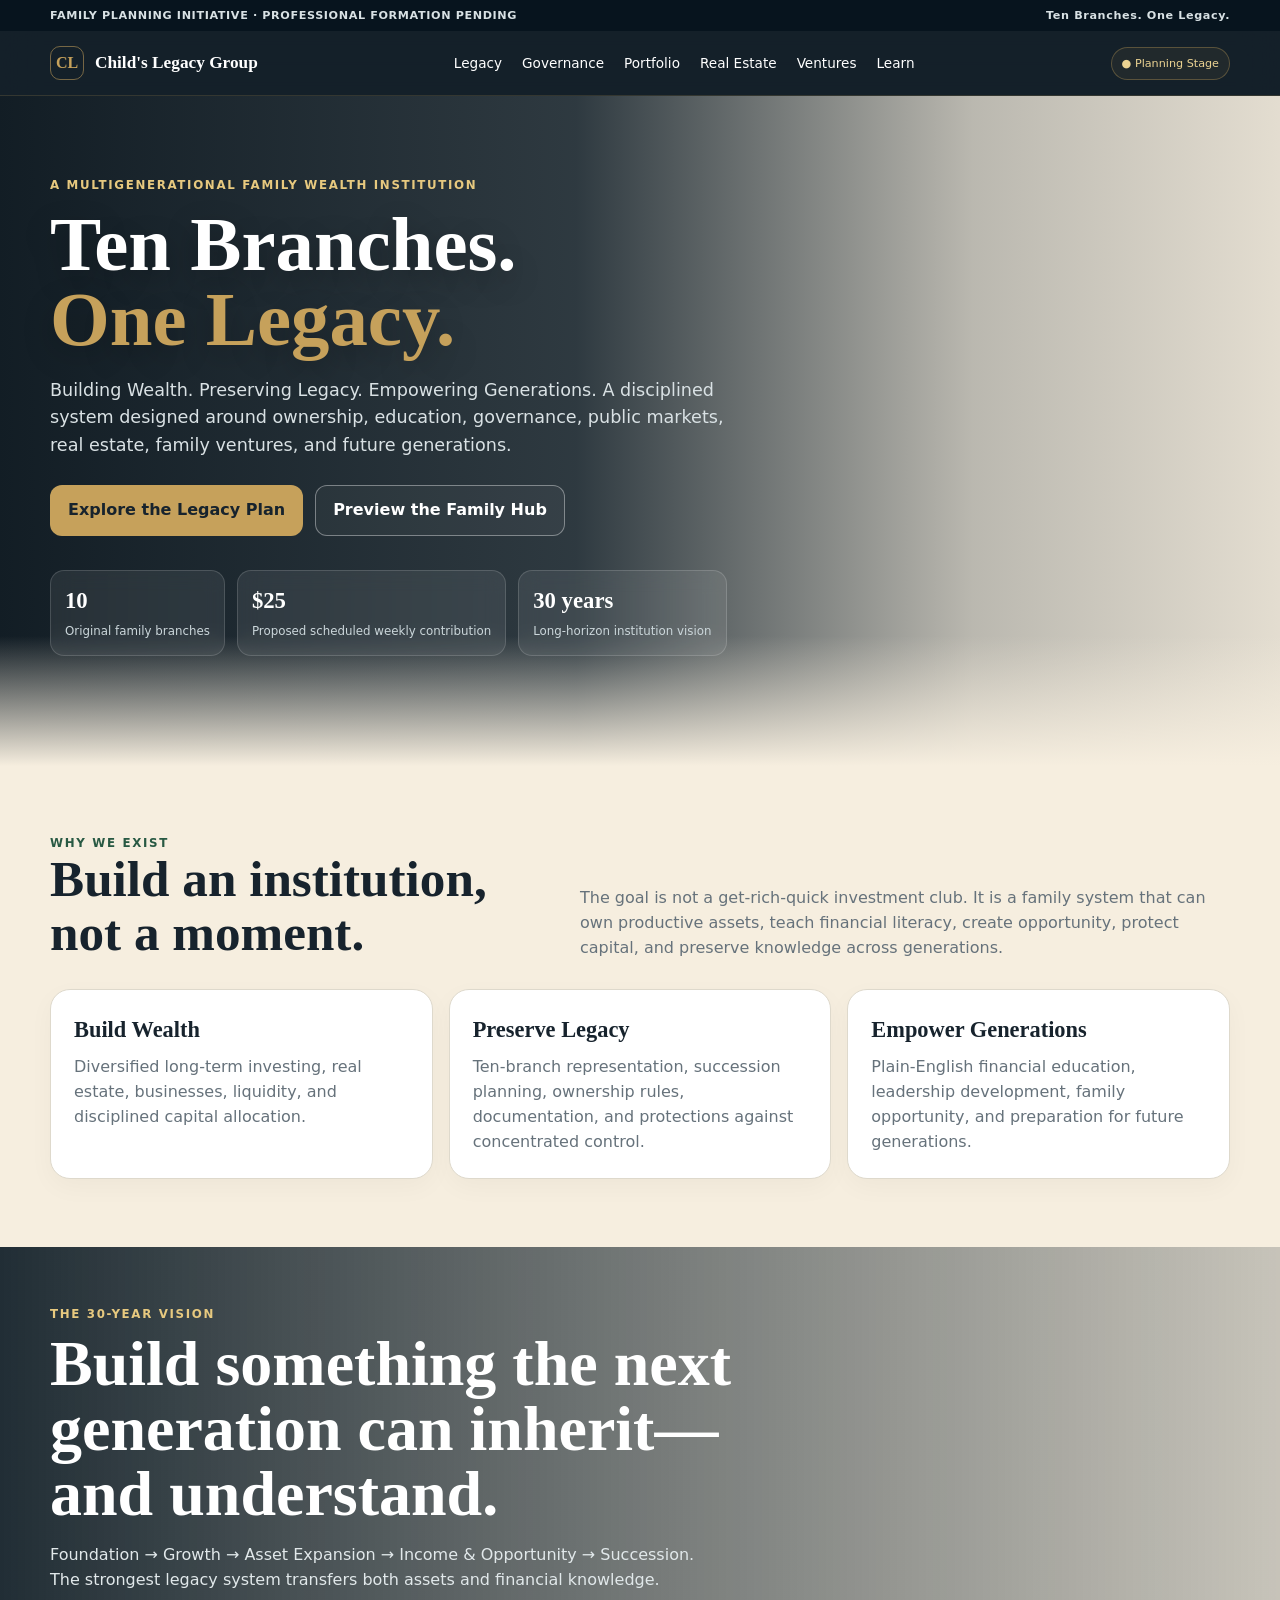
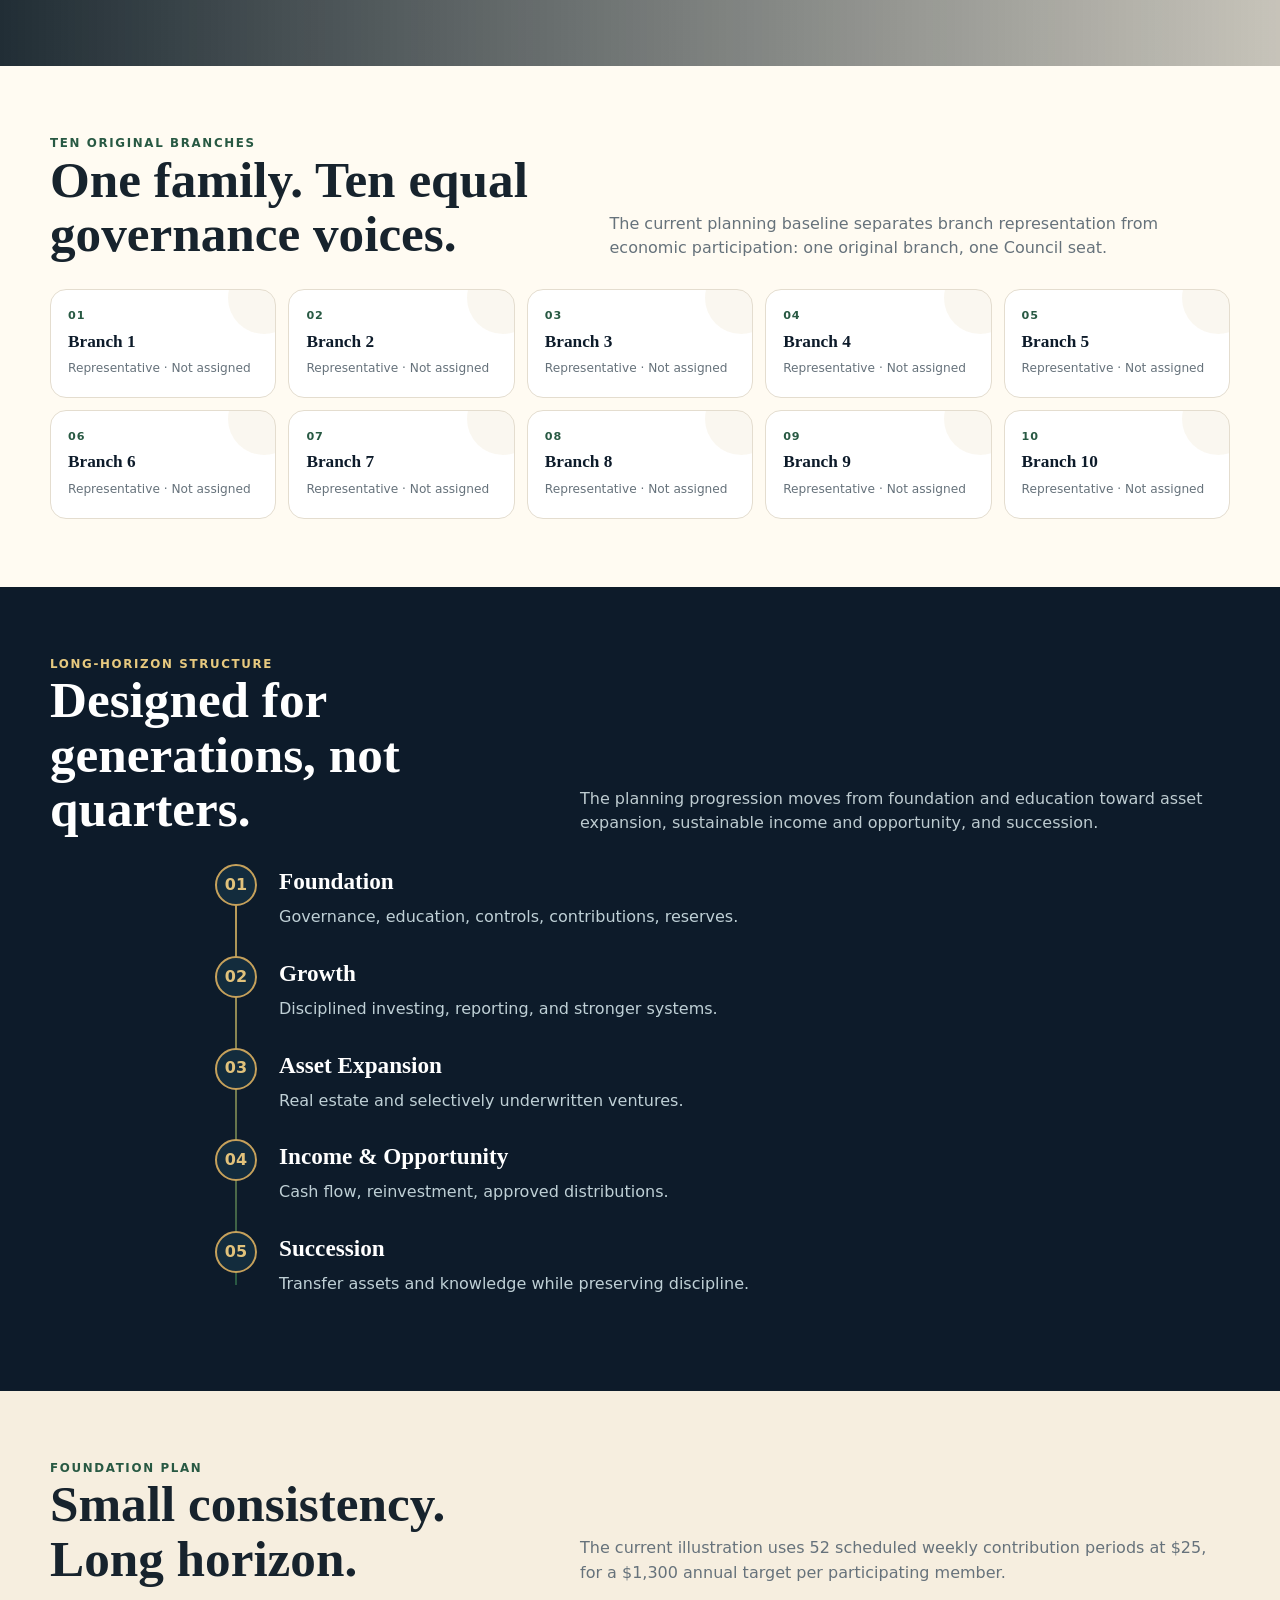
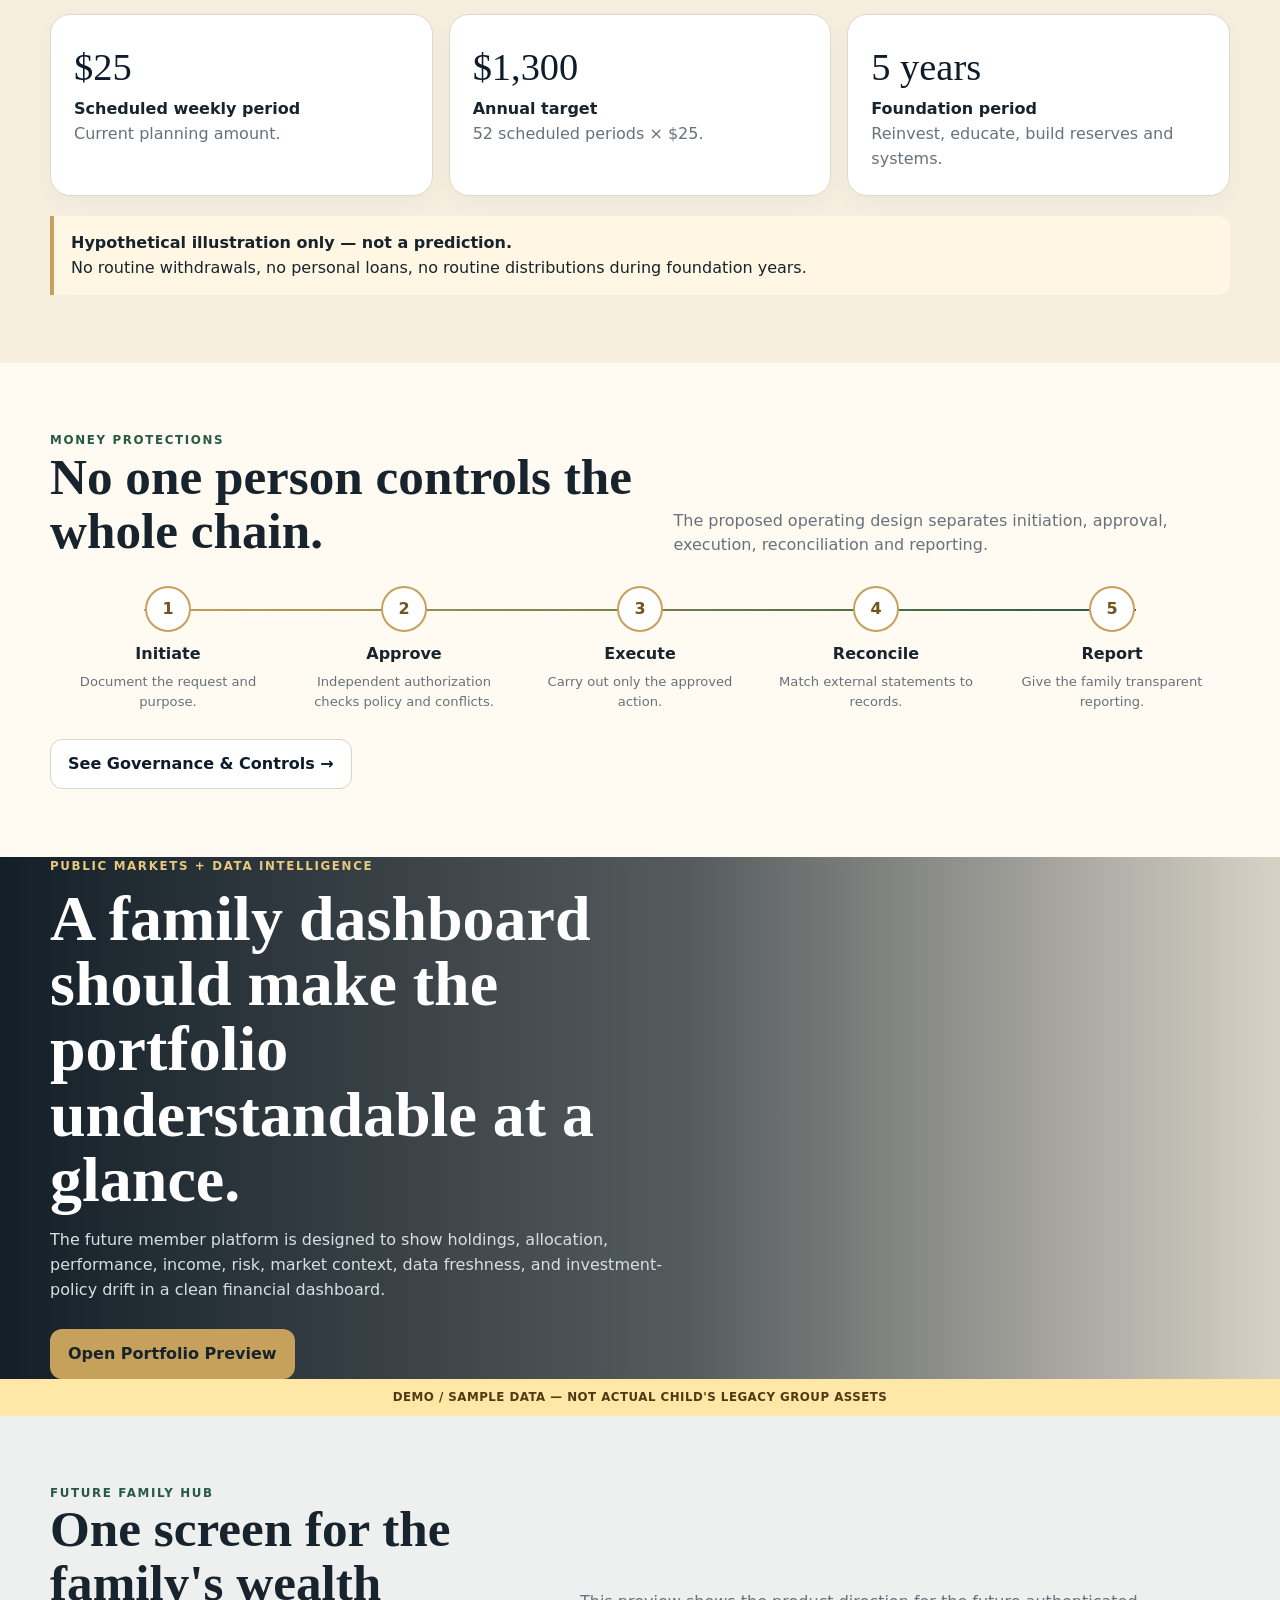
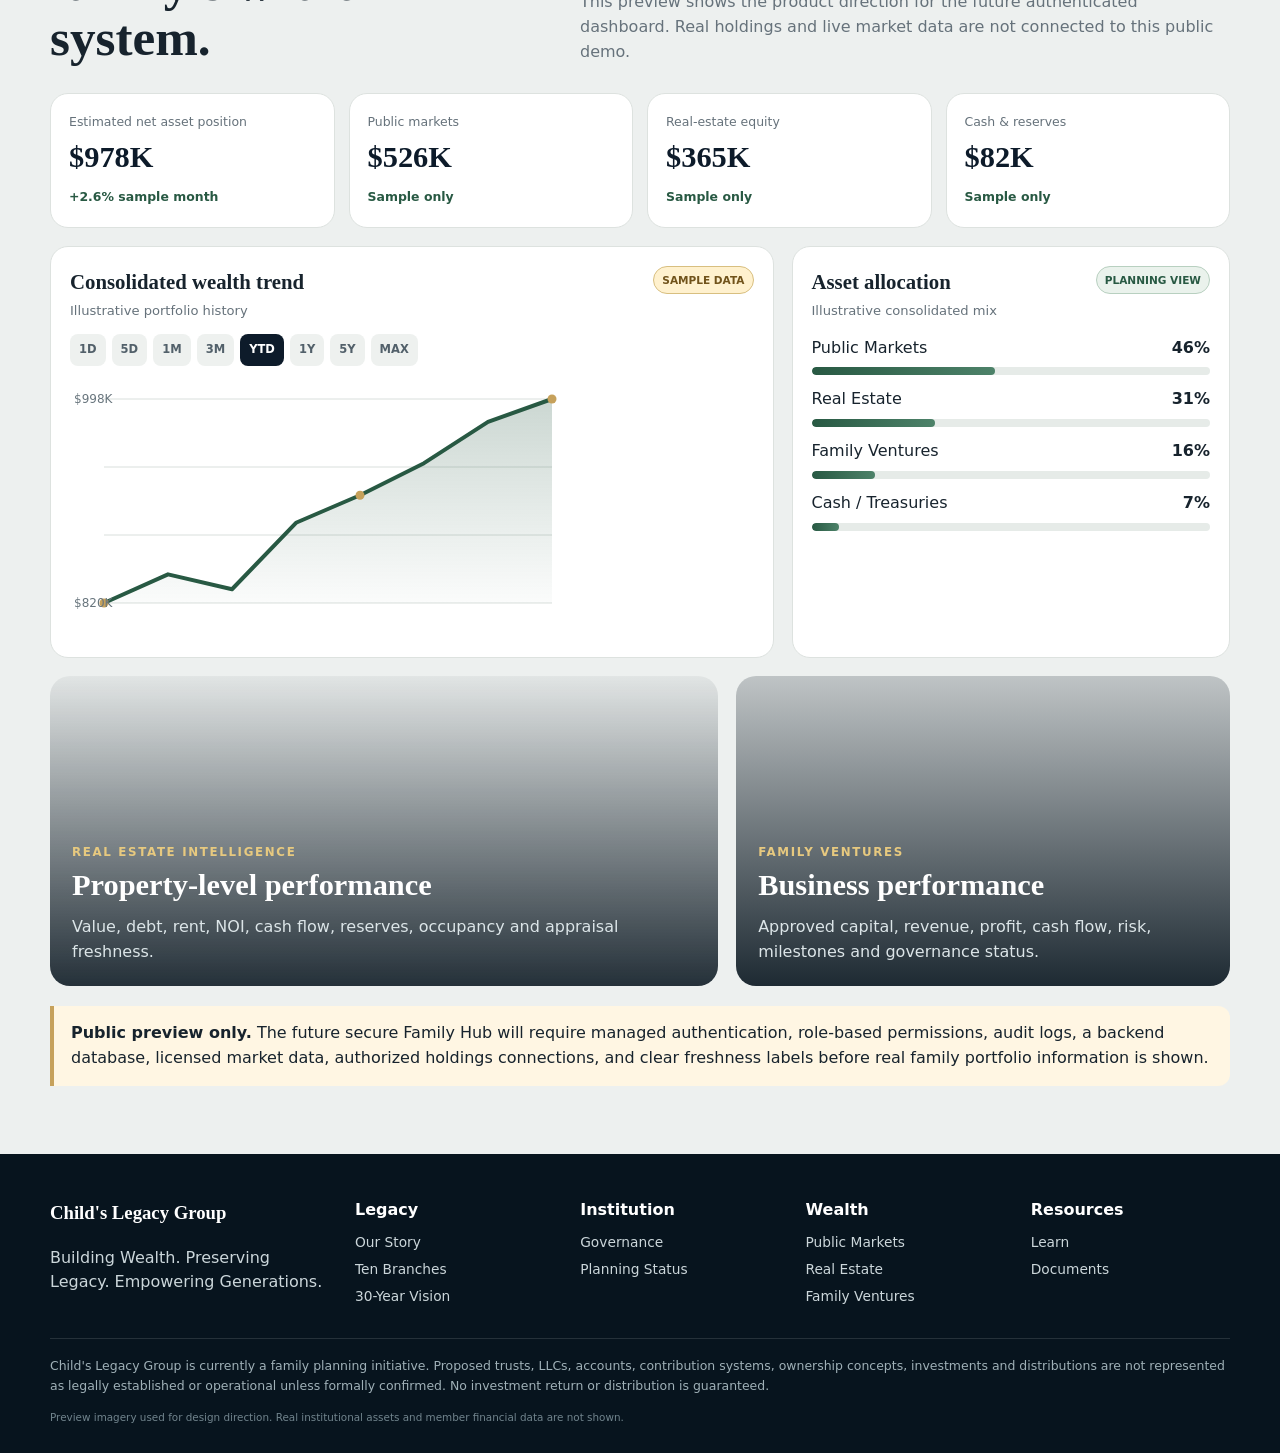
==== commit 7f79a816: "Finalize homepage with Mobile UX v2 and wealth platform preview" ====
--- a/index.html
+++ b/index.html
@@ -1,35 +1 @@
-<!doctype html>
-<html lang="en">
-<head>
-<meta charset="utf-8">
-<meta name="viewport" content="width=device-width,initial-scale=1">
-<title>Child's Legacy Group | Ten Branches. One Legacy.</title>
-<meta name="description" content="Child's Legacy Group — Building Wealth. Preserving Legacy. Empowering Generations.">
-<style>
-:root{--navy:#0D1B2A;--navy2:#132C3D;--gold:#C6A15B;--cream:#F6EEDF;--green:#285943;--ink:#17232d;--muted:#66727b;--line:#ded9cc;--white:#fff}
-*{box-sizing:border-box}html{scroll-behavior:smooth}body{margin:0;font-family:Inter,system-ui,-apple-system,"Segoe UI",sans-serif;background:var(--cream);color:var(--ink);line-height:1.55}a{text-decoration:none;color:inherit}.wrap{width:min(1180px,calc(100% - 32px));margin:auto}.eyebrow{color:#e7c97f;text-transform:uppercase;font-size:.76rem;letter-spacing:.14em;font-weight:900}.status{background:#07141e;color:#d8e1e4;font-size:.72rem;font-weight:800;letter-spacing:.055em}.status .wrap{display:flex;justify-content:space-between;gap:12px;padding:8px 0}.header{position:sticky;top:0;z-index:50;background:rgba(8,21,31,.94);backdrop-filter:blur(18px);color:white;border-bottom:1px solid rgba(198,161,91,.18)}.nav{height:72px;display:flex;align-items:center;justify-content:space-between;gap:20px}.brand{font-family:Georgia,serif;font-size:1.22rem;font-weight:700}.links{display:flex;gap:22px;font-size:.88rem;align-items:center}.links a:hover{color:#e7c97f}.cta{border:1px solid rgba(198,161,91,.65);padding:9px 14px;border-radius:999px}.hero{min-height:720px;color:white;display:flex;align-items:center;position:relative;background:linear-gradient(90deg,rgba(6,18,27,.96) 0%,rgba(8,23,34,.86) 42%,rgba(8,23,34,.25) 76%,rgba(8,23,34,.12) 100%),url('https://images.unsplash.com/photo-1758691736433-4078b93abd72?auto=format&fit=crop&fm=jpg&q=82&w=2200') center/cover no-repeat}.hero:after{content:"";position:absolute;inset:auto 0 0;height:180px;background:linear-gradient(transparent,var(--cream));pointer-events:none}.hero-content{position:relative;z-index:2;max-width:760px;padding:90px 0 130px}.hero h1{font-family:Georgia,serif;font-size:clamp(3.3rem,7vw,6.8rem);line-height:.96;margin:12px 0 22px;text-shadow:0 10px 30px rgba(0,0,0,.28)}.hero h1 span{color:var(--gold)}.hero p{font-size:1.15rem;color:#d9e1e4;max-width:700px}.actions{display:flex;gap:12px;flex-wrap:wrap;margin-top:28px}.btn{display:inline-flex;padding:13px 18px;border-radius:12px;font-weight:900}.btn.gold{background:var(--gold);color:#17232d}.btn.ghost{border:1px solid rgba(255,255,255,.38);color:white;background:rgba(255,255,255,.04)}.hero-stats{display:flex;gap:14px;flex-wrap:wrap;margin-top:38px}.hero-stat{background:rgba(255,255,255,.08);border:1px solid rgba(255,255,255,.16);backdrop-filter:blur(10px);padding:13px 15px;border-radius:14px;min-width:150px}.hero-stat strong{display:block;font-family:Georgia,serif;font-size:1.5rem;color:#fff}.hero-stat span{font-size:.76rem;color:#ccd7db}.section{padding:78px 0}.section.white{background:#fffaf0}.section.navy{background:var(--navy);color:white}.head{display:flex;justify-content:space-between;gap:30px;align-items:end;margin-bottom:30px}.head h2{font-family:Georgia,serif;font-size:clamp(2.2rem,4.3vw,3.65rem);line-height:1.05;margin:0}.head p{max-width:650px;color:var(--muted);margin:0}.section.navy .head p{color:#bdcbd0}.grid3{display:grid;grid-template-columns:repeat(3,1fr);gap:16px}.card{background:white;border:1px solid var(--line);border-radius:20px;padding:25px;box-shadow:0 8px 30px rgba(13,27,42,.04)}.card h3{font-family:Georgia,serif;font-size:1.45rem;margin:0 0 8px}.card p{color:var(--muted);margin:0}.photo-band{min-height:430px;display:flex;align-items:end;color:white;position:relative;background:linear-gradient(90deg,rgba(10,25,35,.88),rgba(10,25,35,.22)),url('https://images.unsplash.com/photo-1767950470198-c9cd97f8ed87?auto=format&fit=crop&fm=jpg&q=82&w=2200') center/cover no-repeat}.photo-copy{padding:64px 0}.photo-copy h2{font-family:Georgia,serif;font-size:clamp(2.5rem,5vw,4.4rem);max-width:760px;margin:8px 0 12px}.photo-copy p{max-width:650px;color:#e1e8ea}.branch-grid{display:grid;grid-template-columns:repeat(5,1fr);gap:12px}.branch{background:#fff;border:1px solid #e4ddcf;border-radius:16px;padding:18px;text-align:center;position:relative;overflow:hidden}.branch:before{content:"";position:absolute;width:72px;height:72px;border-radius:50%;background:rgba(198,161,91,.09);right:-25px;top:-28px}.branch strong{font-family:Georgia,serif;font-size:1.08rem;color:var(--navy)}.timeline{display:grid;grid-template-columns:repeat(5,1fr);gap:12px}.step{background:#102739;border:1px solid #294458;border-top:4px solid var(--gold);border-radius:16px;padding:18px}.step strong{display:block;font-family:Georgia,serif;font-size:1.12rem}.step p{color:#bfd0d6;font-size:.86rem}.process{display:grid;grid-template-columns:repeat(5,1fr);gap:12px}.process div{background:white;border:1px solid var(--line);border-radius:16px;padding:18px}.process span{display:grid;place-items:center;width:38px;height:38px;border-radius:10px;background:#f1e4c5;color:#76561e;font-weight:900}.process strong{display:block;margin-top:10px}.num{font-family:Georgia,serif;font-size:2.5rem;color:var(--navy);display:block}.notice{background:#fff6e3;border-left:4px solid var(--gold);padding:16px 18px;border-radius:0 12px 12px 0;margin-top:22px}.market-photo{min-height:500px;position:relative;display:flex;align-items:center;background:linear-gradient(90deg,rgba(7,20,30,.95),rgba(7,20,30,.68) 54%,rgba(7,20,30,.16)),url('https://images.unsplash.com/photo-1767424412548-1a1ac7f4b9bc?auto=format&fit=crop&fm=jpg&q=80&w=2200') center/cover no-repeat;color:white}.market-copy{max-width:620px}.market-copy h2{font-family:Georgia,serif;font-size:clamp(2.6rem,5vw,4.6rem);line-height:1.02;margin:10px 0 14px}.market-copy p{color:#d5e0e4}.dashboard{background:#edf0ef}.dash-top{display:grid;grid-template-columns:repeat(4,1fr);gap:14px;margin-bottom:18px}.metric{background:white;border:1px solid #dde2df;border-radius:18px;padding:20px}.metric span{display:block;color:var(--muted);font-size:.8rem}.metric strong{display:block;font-family:Georgia,serif;font-size:2rem;color:var(--navy);margin:3px 0}.metric em{font-style:normal;color:var(--green);font-size:.8rem;font-weight:800}.dash-grid{display:grid;grid-template-columns:1.7fr 1fr;gap:18px}.panel{background:white;border:1px solid #dde2df;border-radius:18px;padding:20px}.panel-head{display:flex;justify-content:space-between;gap:15px;align-items:flex-start}.panel h3{font-family:Georgia,serif;font-size:1.35rem;margin:0}.panel p{margin:3px 0 0;color:var(--muted);font-size:.84rem}.badge{font-size:.68rem;font-weight:900;border:1px solid #b8d0c0;background:#eaf2ec;color:var(--green);padding:5px 8px;border-radius:999px;white-space:nowrap}.badge.demo{background:#fff1ce;border-color:#d8bf80;color:#71531b}.chart-wrap{height:270px;margin-top:18px}.mix{display:grid;gap:13px;margin-top:16px}.mix-row{display:grid;grid-template-columns:1fr auto;gap:8px}.bar{grid-column:1/3;height:9px;border-radius:999px;background:#e6ebe8;overflow:hidden}.bar i{display:block;height:100%;background:linear-gradient(90deg,var(--green),#4d8269);border-radius:999px}.photo-grid{display:grid;grid-template-columns:1.15fr .85fr;gap:18px;margin-top:18px}.photo-card{min-height:330px;border-radius:20px;padding:24px;display:flex;align-items:end;color:white;overflow:hidden}.photo-card.realestate{background:linear-gradient(0deg,rgba(7,20,30,.86),rgba(7,20,30,.05)),url('https://images.unsplash.com/photo-1767950470198-c9cd97f8ed87?auto=format&fit=crop&fm=jpg&q=78&w=1400') center/cover no-repeat}.photo-card.business{background:linear-gradient(0deg,rgba(7,20,30,.9),rgba(7,20,30,.22)),url('https://images.unsplash.com/photo-1758691736433-4078b93abd72?auto=format&fit=crop&fm=jpg&q=78&w=1400') center/cover no-repeat}.photo-card h3{font-family:Georgia,serif;font-size:2rem;margin:0 0 6px}.photo-card p{margin:0;color:#dce5e8}.footer{background:#07141e;color:#cbd6da;padding:48px 0 30px}.footgrid{display:grid;grid-template-columns:1.4fr 1fr 1fr;gap:30px}.footer h3{font-family:Georgia,serif;color:white}.footer a{display:block;margin:.35rem 0}.legal{border-top:1px solid rgba(255,255,255,.12);margin-top:28px;padding-top:18px;font-size:.8rem;color:#9fb0b7}.credit{font-size:.66rem;color:#71848d;margin-top:16px}.demo-strip{background:#ffe7a7;color:#4f3a12;text-align:center;padding:9px;font-size:.75rem;font-weight:900;letter-spacing:.04em}
-@media(max-width:900px){.links{display:none}.grid3{grid-template-columns:1fr 1fr}.branch-grid{grid-template-columns:repeat(2,1fr)}.timeline,.process{grid-template-columns:1fr}.dash-top{grid-template-columns:1fr 1fr}.dash-grid,.photo-grid{grid-template-columns:1fr}.footgrid{grid-template-columns:1fr}.head{align-items:start;flex-direction:column}.status .wrap{flex-direction:column;gap:2px}.hero{min-height:660px;background-position:62% center}.market-photo{background-position:65% center}}
-@media(max-width:560px){.grid3,.dash-top{grid-template-columns:1fr}.hero{min-height:720px;background:linear-gradient(0deg,rgba(6,18,27,.97),rgba(8,23,34,.7)),url('https://images.unsplash.com/photo-1758691736433-4078b93abd72?auto=format&fit=crop&fm=jpg&q=78&w=1100') 58% center/cover no-repeat}.hero-content{padding:70px 0 120px}.hero h1{font-size:3.35rem}.section{padding:58px 0}.branch-grid{grid-template-columns:1fr 1fr}.photo-band{min-height:500px}.market-photo{min-height:580px}.chart-wrap{height:220px}}
-</style>
-</head>
-<body>
-<div class="status"><div class="wrap"><span>FAMILY PLANNING INITIATIVE · PROFESSIONAL FORMATION PENDING</span><span>Ten Branches. One Legacy.</span></div></div>
-<header class="header"><div class="wrap nav"><a class="brand" href="#top">Child's Legacy Group</a><nav class="links"><a href="#legacy">Our Legacy</a><a href="#how">How It Works</a><a href="#governance">Governance</a><a href="#wealth">Wealth Strategy</a><a href="#dashboard">Platform Preview</a><a class="cta" href="#status">Planning Status</a></nav></div></header>
-<main id="top">
-<section class="hero"><div class="wrap"><div class="hero-content"><div class="eyebrow">A multigenerational family wealth institution</div><h1>Ten Branches.<br><span>One Legacy.</span></h1><p>Building Wealth. Preserving Legacy. Empowering Generations. A disciplined system designed around ownership, education, governance, public markets, real estate, family ventures, and future generations.</p><div class="actions"><a class="btn gold" href="#legacy">Explore the Legacy Plan</a><a class="btn ghost" href="#dashboard">See the Platform Vision</a></div><div class="hero-stats"><div class="hero-stat"><strong>10</strong><span>Original family branches</span></div><div class="hero-stat"><strong>$25</strong><span>Proposed scheduled weekly contribution</span></div><div class="hero-stat"><strong>30 years</strong><span>Long-horizon institution vision</span></div></div></div></div></section>
-<section class="section" id="legacy"><div class="wrap"><div class="head"><div><div class="eyebrow" style="color:var(--green)">Why we exist</div><h2>Build an institution, not a moment.</h2></div><p>The goal is not a get-rich-quick investment club. It is a family system that can own productive assets, teach financial literacy, create opportunity, protect capital, and preserve knowledge across generations.</p></div><div class="grid3"><article class="card"><h3>Build Wealth</h3><p>Diversified long-term investing, real estate, businesses, liquidity, and disciplined capital allocation.</p></article><article class="card"><h3>Preserve Legacy</h3><p>Ten-branch representation, succession planning, ownership rules, documentation, and protections against concentrated control.</p></article><article class="card"><h3>Empower Generations</h3><p>Plain-English financial education, leadership development, family opportunity, and preparation for future generations.</p></article></div></div></section>
-<section class="photo-band"><div class="wrap photo-copy"><div class="eyebrow">The 30-year vision</div><h2>Build something the next generation can inherit—and understand.</h2><p>Foundation → Growth → Asset Expansion → Income & Opportunity → Succession. The strongest legacy system transfers both assets and financial knowledge.</p></div></section>
-<section class="section white"><div class="wrap"><div class="head"><div><div class="eyebrow" style="color:var(--green)">Ten original branches</div><h2>One family. Ten equal governance voices.</h2></div><p>The current planning baseline separates branch representation from economic participation: one original branch, one Council seat.</p></div><div class="branch-grid"><div class="branch"><strong>Branch 1</strong></div><div class="branch"><strong>Branch 2</strong></div><div class="branch"><strong>Branch 3</strong></div><div class="branch"><strong>Branch 4</strong></div><div class="branch"><strong>Branch 5</strong></div><div class="branch"><strong>Branch 6</strong></div><div class="branch"><strong>Branch 7</strong></div><div class="branch"><strong>Branch 8</strong></div><div class="branch"><strong>Branch 9</strong></div><div class="branch"><strong>Branch 10</strong></div></div></div></section>
-<section class="section navy"><div class="wrap"><div class="head"><div><div class="eyebrow">Long-horizon structure</div><h2>Designed for generations, not quarters.</h2></div><p>The long-term planning progression moves from foundation and education toward asset expansion, sustainable income and opportunity, and ultimately succession.</p></div><div class="timeline"><div class="step"><strong>Foundation</strong><p>Governance, education, controls, contributions, reserves.</p></div><div class="step"><strong>Growth</strong><p>Disciplined investing, reporting, and stronger systems.</p></div><div class="step"><strong>Asset Expansion</strong><p>Real estate and selectively underwritten ventures.</p></div><div class="step"><strong>Income & Opportunity</strong><p>Cash flow, reinvestment, approved distributions.</p></div><div class="step"><strong>Succession</strong><p>Transfer assets and knowledge while preserving discipline.</p></div></div></div></section>
-<section class="section" id="how"><div class="wrap"><div class="head"><div><div class="eyebrow" style="color:var(--green)">Foundation plan</div><h2>Small consistency. Long horizon.</h2></div><p>The current contribution illustration uses 52 scheduled weekly contribution periods at $25, for a $1,300 annual target per participating member.</p></div><div class="grid3"><div class="card"><span class="num">$25</span><strong>Scheduled weekly period</strong><p>Current planning amount.</p></div><div class="card"><span class="num">$1,300</span><strong>Annual target</strong><p>52 scheduled periods × $25.</p></div><div class="card"><span class="num">5 years</span><strong>Foundation period</strong><p>Reinvest, educate, build reserves and systems.</p></div></div><div class="notice"><strong>Hypothetical illustration only — not a prediction.</strong><br>No routine withdrawals, no personal loans, no routine distributions during foundation years.</div></div></section>
-<section class="section white" id="governance"><div class="wrap"><div class="head"><div><div class="eyebrow" style="color:var(--green)">Money protections</div><h2>No one person controls the whole chain.</h2></div><p>The proposed operating design separates initiation, approval, execution, reconciliation and reporting.</p></div><div class="process"><div><span>1</span><strong>Initiate</strong><p>Document the request and purpose.</p></div><div><span>2</span><strong>Approve</strong><p>Independent authorization checks policy and conflicts.</p></div><div><span>3</span><strong>Execute</strong><p>Carry out only the approved action.</p></div><div><span>4</span><strong>Reconcile</strong><p>Match external statements to records.</p></div><div><span>5</span><strong>Report</strong><p>Give the family transparent reporting.</p></div></div></div></section>
-<section class="market-photo" id="wealth"><div class="wrap"><div class="market-copy"><div class="eyebrow">Public markets + data intelligence</div><h2>A family dashboard should make the portfolio understandable at a glance.</h2><p>The future member platform is designed to show holdings, allocation, performance, income, risk, market context, data freshness, and investment-policy drift in a clean financial dashboard.</p><div class="actions"><a class="btn gold" href="#dashboard">Preview Dashboard</a></div></div></div></section>
-<div class="demo-strip">DEMO / SAMPLE DATA — NOT ACTUAL CHILD'S LEGACY GROUP ASSETS</div>
-<section class="section dashboard" id="dashboard"><div class="wrap"><div class="head"><div><div class="eyebrow" style="color:var(--green)">Future Family Hub</div><h2>One screen for the family's wealth system.</h2></div><p>This preview shows the visual direction for the future authenticated dashboard. Real member holdings and live market data are not connected to this public demo.</p></div><div class="dash-top"><div class="metric"><span>Estimated net asset position</span><strong>$978K</strong><em>Sample only</em></div><div class="metric"><span>Public markets</span><strong>$526K</strong><em>Sample only</em></div><div class="metric"><span>Real-estate equity</span><strong>$365K</strong><em>Sample only</em></div><div class="metric"><span>Cash & reserves</span><strong>$82K</strong><em>Sample only</em></div></div><div class="dash-grid"><div class="panel"><div class="panel-head"><div><h3>Consolidated wealth trend</h3><p>Illustrative monthly snapshots</p></div><span class="badge demo">SAMPLE DATA</span></div><div class="chart-wrap"><canvas id="wealthChart"></canvas></div></div><div class="panel"><div class="panel-head"><div><h3>Asset allocation</h3><p>Illustrative consolidated mix</p></div><span class="badge">PLANNING VIEW</span></div><div class="mix"><div class="mix-row"><span>Public Markets</span><strong>46%</strong><div class="bar"><i style="width:46%"></i></div></div><div class="mix-row"><span>Real Estate</span><strong>31%</strong><div class="bar"><i style="width:31%"></i></div></div><div class="mix-row"><span>Family Ventures</span><strong>16%</strong><div class="bar"><i style="width:16%"></i></div></div><div class="mix-row"><span>Cash / Treasuries</span><strong>7%</strong><div class="bar"><i style="width:7%"></i></div></div></div></div></div><div class="photo-grid"><article class="photo-card realestate"><div><div class="eyebrow">Real estate intelligence</div><h3>Property-level performance</h3><p>Future views can combine value, debt, rent, NOI, cash flow, reserves, occupancy and appraisal freshness.</p></div></article><article class="photo-card business"><div><div class="eyebrow">Family ventures</div><h3>Business performance</h3><p>Track approved capital, revenue, profit, cash flow, risk, milestones and governance status.</p></div></article></div><div class="notice"><strong>Public preview only.</strong> The future secure Family Hub will require managed authentication, role-based permissions, audit logs, a backend database, licensed market data, authorized holdings connections, and clear freshness labels before real family portfolio information is shown.</div></div></section>
-<section class="section navy" id="status"><div class="wrap"><div class="head"><div><div class="eyebrow">Planning status</div><h2>Proposed does not mean legally formed.</h2></div><p>Trusts, LLCs, accounts, Legacy Units, contributions, distributions and pooled investment systems remain planning concepts unless later formally created and confirmed.</p></div><div class="grid3"><div class="step"><strong>Legal / securities</strong><p>Professional structure and pooled-investment analysis pending.</p></div><div class="step"><strong>Tax / accounting</strong><p>Final tax architecture, books, basis and reporting pending.</p></div><div class="step"><strong>Banking / custody</strong><p>Accounts, signers, controls and custody not represented as active.</p></div></div></div></section>
-</main>
-<footer class="footer"><div class="wrap"><div class="footgrid"><div><h3>Child's Legacy Group</h3><p>Building Wealth. Preserving Legacy. Empowering Generations.</p></div><div><strong>Institution</strong><a href="#legacy">Our Legacy</a><a href="#governance">Governance</a><a href="#status">Planning Status</a></div><div><strong>Wealth</strong><a href="#wealth">Wealth Strategy</a><a href="#dashboard">Platform Preview</a></div></div><div class="legal">Child's Legacy Group is currently a family planning initiative. Proposed trusts, LLCs, accounts, contribution systems, ownership concepts, investments and distributions are not represented as legally established or operational unless formally confirmed. No investment return or distribution is guaranteed.</div><div class="credit">Preview imagery via Unsplash: Vitaly Gariev, Dominik, Jakub Żerdzicki.</div></div></footer>
-<script>
-const c=document.getElementById('wealthChart');if(c){const ctx=c.getContext('2d');const values=[720,758,744,805,842,890,925,978];function draw(){const r=c.parentElement.getBoundingClientRect(),dpr=window.devicePixelRatio||1,w=Math.max(300,r.width),h=r.height;c.width=w*dpr;c.height=h*dpr;c.style.width=w+'px';c.style.height=h+'px';ctx.setTransform(dpr,0,0,dpr,0,0);ctx.clearRect(0,0,w,h);const pad=28,min=Math.min(...values)-20,max=Math.max(...values)+20;ctx.strokeStyle='#dfe5e2';ctx.lineWidth=1;for(let i=0;i<4;i++){const y=pad+i*(h-pad*2)/3;ctx.beginPath();ctx.moveTo(pad,y);ctx.lineTo(w-pad,y);ctx.stroke()}const pts=values.map((v,i)=>[pad+i*(w-pad*2)/(values.length-1),h-pad-(v-min)/(max-min)*(h-pad*2)]);const grad=ctx.createLinearGradient(0,pad,0,h-pad);grad.addColorStop(0,'rgba(40,89,67,.25)');grad.addColorStop(1,'rgba(40,89,67,0)');ctx.beginPath();pts.forEach((p,i)=>i?ctx.lineTo(...p):ctx.moveTo(...p));ctx.lineTo(pts[pts.length-1][0],h-pad);ctx.lineTo(pts[0][0],h-pad);ctx.closePath();ctx.fillStyle=grad;ctx.fill();ctx.beginPath();pts.forEach((p,i)=>i?ctx.lineTo(...p):ctx.moveTo(...p));ctx.strokeStyle='#285943';ctx.lineWidth=4;ctx.lineJoin='round';ctx.lineCap='round';ctx.stroke();ctx.fillStyle='#C6A15B';pts.forEach(p=>{ctx.beginPath();ctx.arc(p[0],p[1],4,0,Math.PI*2);ctx.fill()});ctx.fillStyle='#6a757c';ctx.font='12px system-ui';['Dec','Jan','Feb','Mar','Apr','May','Jun','Jul'].forEach((m,i)=>ctx.fillText(m,pts[i][0]-10,h-8))}draw();addEventListener('resize',draw)}
-</script>
-</body></html>+<!doctype html><html lang="en"><head><meta charset="utf-8"><meta name="viewport" content="width=device-width,initial-scale=1"><title>Child's Legacy Group | Ten Branches. One Legacy.</title><meta name="description" content="Child's Legacy Group — Building Wealth. Preserving Legacy. Empowering Generations."><meta name="theme-color" content="#0D1B2A"><link rel="stylesheet" href="styles.css"></head><body><a class="skip" href="#main">Skip to main content</a><div class="status"><div class="wrap"><span>FAMILY PLANNING INITIATIVE · PROFESSIONAL FORMATION PENDING</span><span>Ten Branches. One Legacy.</span></div></div><header class="header"><div class="wrap nav"><a class="brand" href="index.html"><span class="brand-mark">CL</span><span class="brand-text">Child's Legacy Group</span></a><nav class="links" aria-label="Primary"><a href="#legacy">Legacy</a><a href="governance.html">Governance</a><a href="portfolio.html">Portfolio</a><a href="real-estate.html">Real Estate</a><a href="ventures.html">Ventures</a><a href="learn.html">Learn</a></nav><div class="nav-actions"><a class="status-pill" href="planning-status.html">● Planning Stage</a><button class="menu-btn" data-menu-open aria-label="Open menu">☰</button></div></div></header><div class="drawer" id="drawer"><div class="drawer-shade" data-menu-close></div><nav class="drawer-panel" aria-label="Mobile"><div class="drawer-head"><strong>Child's Legacy Group</strong><button class="drawer-close" data-menu-close aria-label="Close menu">×</button></div><small>Legacy</small><a href="index.html">Home</a><a href="#legacy">Our Legacy</a><a href="#branches">Ten Branches</a><a href="#vision">30-Year Vision</a><small>Institution</small><a href="governance.html">Governance</a><a href="planning-status.html">Planning Status</a><small>Wealth</small><a href="portfolio.html">Public Markets</a><a href="real-estate.html">Real Estate</a><a href="ventures.html">Family Ventures</a><small>Resources</small><a href="learn.html">Learn</a><a href="documents.html">Documents</a></nav></div><main id="main"><section class="hero"><div class="wrap"><div class="hero-content"><div class="eyebrow">A multigenerational family wealth institution</div><h1>Ten Branches.<br><span>One Legacy.</span></h1><p>Building Wealth. Preserving Legacy. Empowering Generations. A disciplined system designed around ownership, education, governance, public markets, real estate, family ventures, and future generations.</p><div class="actions"><a class="btn gold" href="#legacy">Explore the Legacy Plan</a><a class="btn ghost" href="#dashboard">Preview the Family Hub</a></div><div class="hero-stats"><div class="hero-stat"><strong>10</strong><span>Original family branches</span></div><div class="hero-stat"><strong>$25</strong><span>Proposed scheduled weekly contribution</span></div><div class="hero-stat"><strong>30 years</strong><span>Long-horizon institution vision</span></div></div></div></div></section><section class="section" id="legacy"><div class="wrap"><div class="head"><div><div class="eyebrow" style="color:var(--green)">Why we exist</div><h2>Build an institution, not a moment.</h2></div><p>The goal is not a get-rich-quick investment club. It is a family system that can own productive assets, teach financial literacy, create opportunity, protect capital, and preserve knowledge across generations.</p></div><div class="grid3"><article class="card"><h3>Build Wealth</h3><p>Diversified long-term investing, real estate, businesses, liquidity, and disciplined capital allocation.</p></article><article class="card"><h3>Preserve Legacy</h3><p>Ten-branch representation, succession planning, ownership rules, documentation, and protections against concentrated control.</p></article><article class="card"><h3>Empower Generations</h3><p>Plain-English financial education, leadership development, family opportunity, and preparation for future generations.</p></article></div></div></section><section class="photo-band" id="vision"><div class="wrap photo-copy"><div class="eyebrow">The 30-year vision</div><h2>Build something the next generation can inherit—and understand.</h2><p>Foundation → Growth → Asset Expansion → Income & Opportunity → Succession. The strongest legacy system transfers both assets and financial knowledge.</p></div></section><section class="section white" id="branches"><div class="wrap"><div class="head"><div><div class="eyebrow" style="color:var(--green)">Ten original branches</div><h2>One family. Ten equal governance voices.</h2></div><p>The current planning baseline separates branch representation from economic participation: one original branch, one Council seat.</p></div><div class="branch-grid"><div class="branch"><div class="branch-no">01</div><strong>Branch 1</strong><span>Representative · Not assigned</span></div><div class="branch"><div class="branch-no">02</div><strong>Branch 2</strong><span>Representative · Not assigned</span></div><div class="branch"><div class="branch-no">03</div><strong>Branch 3</strong><span>Representative · Not assigned</span></div><div class="branch"><div class="branch-no">04</div><strong>Branch 4</strong><span>Representative · Not assigned</span></div><div class="branch"><div class="branch-no">05</div><strong>Branch 5</strong><span>Representative · Not assigned</span></div><div class="branch"><div class="branch-no">06</div><strong>Branch 6</strong><span>Representative · Not assigned</span></div><div class="branch"><div class="branch-no">07</div><strong>Branch 7</strong><span>Representative · Not assigned</span></div><div class="branch"><div class="branch-no">08</div><strong>Branch 8</strong><span>Representative · Not assigned</span></div><div class="branch"><div class="branch-no">09</div><strong>Branch 9</strong><span>Representative · Not assigned</span></div><div class="branch"><div class="branch-no">10</div><strong>Branch 10</strong><span>Representative · Not assigned</span></div></div></div></section><section class="section navy"><div class="wrap"><div class="head"><div><div class="eyebrow">Long-horizon structure</div><h2>Designed for generations, not quarters.</h2></div><p>The planning progression moves from foundation and education toward asset expansion, sustainable income and opportunity, and succession.</p></div><div class="timeline-v"><div class="tl-item"><div class="tl-dot">01</div><h3>Foundation</h3><p>Governance, education, controls, contributions, reserves.</p></div><div class="tl-item"><div class="tl-dot">02</div><h3>Growth</h3><p>Disciplined investing, reporting, and stronger systems.</p></div><div class="tl-item"><div class="tl-dot">03</div><h3>Asset Expansion</h3><p>Real estate and selectively underwritten ventures.</p></div><div class="tl-item"><div class="tl-dot">04</div><h3>Income & Opportunity</h3><p>Cash flow, reinvestment, approved distributions.</p></div><div class="tl-item"><div class="tl-dot">05</div><h3>Succession</h3><p>Transfer assets and knowledge while preserving discipline.</p></div></div></div></section><section class="section"><div class="wrap"><div class="head"><div><div class="eyebrow" style="color:var(--green)">Foundation plan</div><h2>Small consistency. Long horizon.</h2></div><p>The current illustration uses 52 scheduled weekly contribution periods at $25, for a $1,300 annual target per participating member.</p></div><div class="grid3"><div class="card"><span class="num">$25</span><strong>Scheduled weekly period</strong><p>Current planning amount.</p></div><div class="card"><span class="num">$1,300</span><strong>Annual target</strong><p>52 scheduled periods × $25.</p></div><div class="card"><span class="num">5 years</span><strong>Foundation period</strong><p>Reinvest, educate, build reserves and systems.</p></div></div><div class="notice"><strong>Hypothetical illustration only — not a prediction.</strong><br>No routine withdrawals, no personal loans, no routine distributions during foundation years.</div></div></section><section class="section white"><div class="wrap"><div class="head"><div><div class="eyebrow" style="color:var(--green)">Money protections</div><h2>No one person controls the whole chain.</h2></div><p>The proposed operating design separates initiation, approval, execution, reconciliation and reporting.</p></div><div class="process-line"><div class="proc"><span>1</span><strong>Initiate</strong><p>Document the request and purpose.</p></div><div class="proc"><span>2</span><strong>Approve</strong><p>Independent authorization checks policy and conflicts.</p></div><div class="proc"><span>3</span><strong>Execute</strong><p>Carry out only the approved action.</p></div><div class="proc"><span>4</span><strong>Reconcile</strong><p>Match external statements to records.</p></div><div class="proc"><span>5</span><strong>Report</strong><p>Give the family transparent reporting.</p></div></div><div class="actions"><a class="btn light" href="governance.html">See Governance & Controls →</a></div></div></section><section class="market-photo"><div class="wrap"><div class="market-copy"><div class="eyebrow">Public markets + data intelligence</div><h2>A family dashboard should make the portfolio understandable at a glance.</h2><p>The future member platform is designed to show holdings, allocation, performance, income, risk, market context, data freshness, and investment-policy drift in a clean financial dashboard.</p><div class="actions"><a class="btn gold" href="portfolio.html">Open Portfolio Preview</a></div></div></div></section><div class="demo-strip">DEMO / SAMPLE DATA — NOT ACTUAL CHILD'S LEGACY GROUP ASSETS</div><section class="section dashboard" id="dashboard"><div class="wrap"><div class="head"><div><div class="eyebrow" style="color:var(--green)">Future Family Hub</div><h2>One screen for the family's wealth system.</h2></div><p>This preview shows the product direction for the future authenticated dashboard. Real holdings and live market data are not connected to this public demo.</p></div><div class="dash-top"><div class="metric"><span>Estimated net asset position</span><strong>$978K</strong><em>+2.6% sample month</em></div><div class="metric"><span>Public markets</span><strong>$526K</strong><em>Sample only</em></div><div class="metric"><span>Real-estate equity</span><strong>$365K</strong><em>Sample only</em></div><div class="metric"><span>Cash & reserves</span><strong>$82K</strong><em>Sample only</em></div></div><div class="dash-grid"><div class="panel"><div class="panel-head"><div><h3>Consolidated wealth trend</h3><p>Illustrative portfolio history</p></div><span class="badge demo">SAMPLE DATA</span></div><div class="range-tabs"><button data-range="1D">1D</button><button data-range="5D">5D</button><button data-range="1M">1M</button><button data-range="3M">3M</button><button class="active" data-range="YTD">YTD</button><button data-range="1Y">1Y</button><button data-range="5Y">5Y</button><button data-range="MAX">MAX</button></div><canvas id="wealthChart" class="chart-wrap" aria-label="Sample consolidated wealth chart"></canvas></div><div class="panel"><div class="panel-head"><div><h3>Asset allocation</h3><p>Illustrative consolidated mix</p></div><span class="badge">PLANNING VIEW</span></div><div class="mix"><div class="mix-row"><span>Public Markets</span><strong>46%</strong><div class="bar"><i style="width:46%"></i></div></div><div class="mix-row"><span>Real Estate</span><strong>31%</strong><div class="bar"><i style="width:31%"></i></div></div><div class="mix-row"><span>Family Ventures</span><strong>16%</strong><div class="bar"><i style="width:16%"></i></div></div><div class="mix-row"><span>Cash / Treasuries</span><strong>7%</strong><div class="bar"><i style="width:7%"></i></div></div></div></div></div><div class="photo-grid"><a class="photo-card realestate" href="real-estate.html"><div><div class="eyebrow">Real estate intelligence</div><h3>Property-level performance</h3><p>Value, debt, rent, NOI, cash flow, reserves, occupancy and appraisal freshness.</p></div></a><a class="photo-card business" href="ventures.html"><div><div class="eyebrow">Family ventures</div><h3>Business performance</h3><p>Approved capital, revenue, profit, cash flow, risk, milestones and governance status.</p></div></a></div><div class="notice"><strong>Public preview only.</strong> The future secure Family Hub will require managed authentication, role-based permissions, audit logs, a backend database, licensed market data, authorized holdings connections, and clear freshness labels before real family portfolio information is shown.</div></div></section></main><footer class="footer"><div class="wrap"><div class="footgrid"><div><h3>Child's Legacy Group</h3><p>Building Wealth. Preserving Legacy. Empowering Generations.</p></div><div><h4>Legacy</h4><a href="#legacy">Our Story</a><a href="#branches">Ten Branches</a><a href="#vision">30-Year Vision</a></div><div><h4>Institution</h4><a href="governance.html">Governance</a><a href="planning-status.html">Planning Status</a></div><div><h4>Wealth</h4><a href="portfolio.html">Public Markets</a><a href="real-estate.html">Real Estate</a><a href="ventures.html">Family Ventures</a></div><div><h4>Resources</h4><a href="learn.html">Learn</a><a href="documents.html">Documents</a></div></div><div class="legal">Child's Legacy Group is currently a family planning initiative. Proposed trusts, LLCs, accounts, contribution systems, ownership concepts, investments and distributions are not represented as legally established or operational unless formally confirmed. No investment return or distribution is guaranteed.</div><div class="credit">Preview imagery used for design direction. Real institutional assets and member financial data are not shown.</div></div></footer><script src="app.js"></script></body></html>
--- a/styles.css
+++ b/styles.css
@@ -0,0 +1 @@
+:root{--navy:#0D1B2A;--navy2:#132C3D;--navy3:#08141F;--gold:#C6A15B;--gold2:#E1C27B;--cream:#F6EEDF;--green:#285943;--green2:#3E765C;--ink:#17232d;--muted:#66727b;--line:#DED9CC;--white:#fff;--soft:#EDF0EF;--danger:#8A4B3B;--shadow:0 18px 55px rgba(13,27,42,.12)}*{box-sizing:border-box}html{scroll-behavior:smooth}body{margin:0;font-family:Inter,system-ui,-apple-system,"Segoe UI",sans-serif;background:var(--cream);color:var(--ink);line-height:1.55}img{max-width:100%;display:block}a{text-decoration:none;color:inherit}button,input,select,textarea{font:inherit}.wrap{width:min(1180px,calc(100% - 32px));margin:auto}.skip{position:absolute;left:-999px;top:auto}.skip:focus{left:16px;top:16px;z-index:999;background:#fff;color:#000;padding:10px 14px;border-radius:8px}.status{background:#07141e;color:#d8e1e4;font-size:.7rem;font-weight:800;letter-spacing:.055em}.status .wrap{display:flex;justify-content:space-between;gap:12px;padding:7px 0}.header{position:sticky;top:0;z-index:80;background:rgba(8,21,31,.95);backdrop-filter:blur(18px);color:white;border-bottom:1px solid rgba(198,161,91,.18)}.nav{height:64px;display:flex;align-items:center;justify-content:space-between;gap:20px}.brand{display:flex;align-items:center;gap:11px;min-width:0}.brand-mark{width:34px;height:34px;border:1px solid rgba(198,161,91,.55);border-radius:10px;display:grid;place-items:center;color:var(--gold);font-family:Georgia,serif;font-weight:900}.brand-text{font-family:Georgia,serif;font-size:1.08rem;font-weight:700;white-space:nowrap}.links{display:flex;gap:20px;font-size:.85rem;align-items:center}.links a:hover,.links a[aria-current="page"]{color:var(--gold2)}.nav-actions{display:flex;align-items:center;gap:8px}.status-pill{font-size:.7rem;padding:7px 10px;border-radius:999px;border:1px solid rgba(198,161,91,.35);color:#ecd392;background:rgba(198,161,91,.07)}.menu-btn{display:none;width:44px;height:44px;border-radius:12px;border:1px solid rgba(255,255,255,.14);background:transparent;color:white;font-size:1.25rem}.drawer{position:fixed;inset:0;z-index:100;display:none}.drawer.open{display:block}.drawer-shade{position:absolute;inset:0;background:rgba(3,9,13,.7)}.drawer-panel{position:absolute;right:0;top:0;bottom:0;width:min(88vw,390px);background:var(--navy3);padding:24px;color:white;overflow:auto}.drawer-head{display:flex;justify-content:space-between;align-items:center;margin-bottom:24px}.drawer-close{width:42px;height:42px;border-radius:12px;border:1px solid rgba(255,255,255,.15);background:transparent;color:white;font-size:1.3rem}.drawer small{display:block;color:#9eb0b8;font-weight:800;text-transform:uppercase;letter-spacing:.1em;margin:18px 0 8px}.drawer a{display:block;padding:11px 0;border-bottom:1px solid rgba(255,255,255,.08)}.eyebrow{color:#E7C97F;text-transform:uppercase;font-size:.74rem;letter-spacing:.14em;font-weight:900}.hero{min-height:650px;color:white;display:flex;align-items:center;position:relative;background:linear-gradient(90deg,rgba(6,18,27,.95) 0%,rgba(8,23,34,.84) 45%,rgba(8,23,34,.25) 76%,rgba(8,23,34,.08) 100%),url('https://images.unsplash.com/photo-1758691736433-4078b93abd72?auto=format&fit=crop&fm=jpg&q=82&w=2200') center/cover no-repeat}.hero:after{content:"";position:absolute;inset:auto 0 0;height:130px;background:linear-gradient(transparent,var(--cream));pointer-events:none}.hero-content{position:relative;z-index:2;max-width:760px;padding:80px 0 110px}.hero h1{font-family:Georgia,serif;font-size:clamp(3.1rem,6vw,6.2rem);line-height:.98;margin:12px 0 20px;text-shadow:0 10px 30px rgba(0,0,0,.28)}.hero h1 span{color:var(--gold)}.hero p{font-size:1.1rem;color:#d9e1e4;max-width:700px}.actions{display:flex;gap:12px;flex-wrap:wrap;margin-top:26px}.btn{display:inline-flex;align-items:center;justify-content:center;gap:8px;padding:12px 17px;border-radius:12px;font-weight:900;border:1px solid transparent;cursor:pointer}.btn.gold{background:var(--gold);color:#17232d}.btn.ghost{border-color:rgba(255,255,255,.38);color:white;background:rgba(255,255,255,.04)}.btn.light{border-color:#d7d3c8;background:#fff;color:var(--navy)}.hero-stats{display:flex;gap:12px;flex-wrap:wrap;margin-top:34px}.hero-stat{background:rgba(255,255,255,.08);border:1px solid rgba(255,255,255,.15);backdrop-filter:blur(10px);padding:12px 14px;border-radius:14px;min-width:145px}.hero-stat strong{display:block;font-family:Georgia,serif;font-size:1.42rem}.hero-stat span{font-size:.74rem;color:#ccd7db}.section{padding:68px 0}.section.white{background:#FFFBF2}.section.navy{background:var(--navy);color:white}.section.soft{background:var(--soft)}.head{display:flex;justify-content:space-between;gap:30px;align-items:end;margin-bottom:28px}.head h2{font-family:Georgia,serif;font-size:clamp(2rem,4vw,3.4rem);line-height:1.06;margin:0}.head p{max-width:650px;color:var(--muted);margin:0}.section.navy .head p{color:#bdcbd0}.grid2{display:grid;grid-template-columns:repeat(2,1fr);gap:16px}.grid3{display:grid;grid-template-columns:repeat(3,1fr);gap:16px}.grid4{display:grid;grid-template-columns:repeat(4,1fr);gap:14px}.card{background:#fff;border:1px solid var(--line);border-radius:20px;padding:23px;box-shadow:0 8px 26px rgba(13,27,42,.035)}.card h3{font-family:Georgia,serif;font-size:1.4rem;margin:0 0 8px}.card p{color:var(--muted);margin:0}.card-link{display:inline-block;margin-top:16px;color:var(--green);font-weight:900}.photo-band{min-height:390px;display:flex;align-items:end;color:white;position:relative;background:linear-gradient(90deg,rgba(10,25,35,.9),rgba(10,25,35,.2)),url('https://images.unsplash.com/photo-1767950470198-c9cd97f8ed87?auto=format&fit=crop&fm=jpg&q=82&w=2200') center/cover no-repeat}.photo-copy{padding:58px 0}.photo-copy h2{font-family:Georgia,serif;font-size:clamp(2.4rem,5vw,4.1rem);max-width:760px;line-height:1.02;margin:8px 0 12px}.photo-copy p{max-width:650px;color:#e1e8ea}.branch-grid{display:grid;grid-template-columns:repeat(5,1fr);gap:12px}.branch{background:#fff;border:1px solid #E4DDCF;border-radius:16px;padding:17px;position:relative;overflow:hidden}.branch:before{content:"";position:absolute;width:72px;height:72px;border-radius:50%;background:rgba(198,161,91,.09);right:-25px;top:-28px}.branch-no{font-size:.7rem;font-weight:900;color:var(--green);letter-spacing:.08em}.branch strong{display:block;font-family:Georgia,serif;font-size:1.08rem;color:var(--navy);margin-top:4px}.branch span{font-size:.76rem;color:var(--muted)}.timeline-v{position:relative;max-width:850px;margin:auto}.timeline-v:before{content:"";position:absolute;left:20px;top:12px;bottom:12px;width:2px;background:linear-gradient(var(--gold),var(--green))}.tl-item{position:relative;padding-left:64px;margin:0 0 26px}.tl-dot{position:absolute;left:0;top:0;width:42px;height:42px;border-radius:50%;display:grid;place-items:center;background:var(--navy2);color:var(--gold2);border:2px solid var(--gold);font-weight:900}.tl-item h3{font-family:Georgia,serif;font-size:1.45rem;margin:0 0 5px}.tl-item p{margin:0;color:#bfd0d6}.process-line{display:grid;grid-template-columns:repeat(5,1fr);gap:0;position:relative}.process-line:before{content:"";position:absolute;left:8%;right:8%;top:23px;height:2px;background:linear-gradient(90deg,var(--gold),var(--green))}.proc{position:relative;text-align:center;padding:0 10px}.proc span{position:relative;z-index:2;margin:auto;display:grid;place-items:center;width:46px;height:46px;border-radius:50%;background:#fff;border:2px solid var(--gold);font-weight:900;color:#73531e}.proc strong{display:block;margin-top:10px}.proc p{font-size:.82rem;color:var(--muted);margin:5px 0 0}.num{font-family:Georgia,serif;font-size:2.4rem;color:var(--navy);display:block}.notice{background:#FFF6E3;border-left:4px solid var(--gold);padding:15px 17px;border-radius:0 12px 12px 0;margin-top:20px}.market-photo{min-height:470px;position:relative;display:flex;align-items:center;background:linear-gradient(90deg,rgba(7,20,30,.95),rgba(7,20,30,.67) 54%,rgba(7,20,30,.13)),url('https://images.unsplash.com/photo-1767424412548-1a1ac7f4b9bc?auto=format&fit=crop&fm=jpg&q=80&w=2200') center/cover no-repeat;color:white}.market-copy{max-width:650px}.market-copy h2{font-family:Georgia,serif;font-size:clamp(2.5rem,5vw,4.3rem);line-height:1.02;margin:10px 0 14px}.market-copy p{color:#d5e0e4}.demo-strip{background:#FFE7A7;color:#4F3A12;text-align:center;padding:9px;font-size:.74rem;font-weight:900;letter-spacing:.04em}.dashboard{background:#EDF0EF}.dash-top{display:grid;grid-template-columns:repeat(4,1fr);gap:14px;margin-bottom:18px}.metric{background:#fff;border:1px solid #DDE2DF;border-radius:18px;padding:18px}.metric span{display:block;color:var(--muted);font-size:.78rem}.metric strong{display:block;font-family:Georgia,serif;font-size:1.9rem;color:var(--navy);margin:3px 0}.metric em{font-style:normal;color:var(--green);font-size:.78rem;font-weight:800}.dash-grid{display:grid;grid-template-columns:1.65fr 1fr;gap:18px}.panel{background:white;border:1px solid #DDE2DF;border-radius:18px;padding:19px}.panel-head{display:flex;justify-content:space-between;gap:15px;align-items:flex-start}.panel h3{font-family:Georgia,serif;font-size:1.3rem;margin:0}.panel p{margin:3px 0 0;color:var(--muted);font-size:.82rem}.badge{font-size:.66rem;font-weight:900;border:1px solid #B8D0C0;background:#EAF2EC;color:var(--green);padding:5px 8px;border-radius:999px;white-space:nowrap}.badge.demo{background:#FFF1CE;border-color:#D8BF80;color:#71531B}.chart-wrap{height:250px;margin-top:15px}.range-tabs{display:flex;gap:6px;flex-wrap:wrap;margin-top:12px}.range-tabs button{border:0;background:#EEF1EF;padding:7px 9px;border-radius:8px;font-size:.72rem;font-weight:900;color:#52606a;cursor:pointer}.range-tabs button.active{background:var(--navy);color:#fff}.mix{display:grid;gap:12px;margin-top:14px}.mix-row{display:grid;grid-template-columns:1fr auto;gap:7px}.bar{grid-column:1/3;height:8px;border-radius:999px;background:#E6EBE8;overflow:hidden}.bar i{display:block;height:100%;background:linear-gradient(90deg,var(--green),#4D8269);border-radius:999px}.holdings{width:100%;border-collapse:collapse}.holdings th,.holdings td{padding:11px 8px;border-bottom:1px solid #EDF0EE;text-align:left}.holdings th{font-size:.68rem;text-transform:uppercase;letter-spacing:.08em;color:var(--muted)}.positive{color:var(--green);font-weight:900}.negative{color:var(--danger);font-weight:900}.photo-grid{display:grid;grid-template-columns:1.15fr .85fr;gap:18px;margin-top:18px}.photo-card{min-height:310px;border-radius:20px;padding:22px;display:flex;align-items:end;color:white;overflow:hidden}.photo-card.realestate{background:linear-gradient(0deg,rgba(7,20,30,.87),rgba(7,20,30,.05)),url('https://images.unsplash.com/photo-1767950470198-c9cd97f8ed87?auto=format&fit=crop&fm=jpg&q=78&w=1400') center/cover no-repeat}.photo-card.business{background:linear-gradient(0deg,rgba(7,20,30,.9),rgba(7,20,30,.2)),url('https://images.unsplash.com/photo-1758691736433-4078b93abd72?auto=format&fit=crop&fm=jpg&q=78&w=1400') center/cover no-repeat}.photo-card h3{font-family:Georgia,serif;font-size:1.9rem;margin:0 0 6px}.photo-card p{margin:0;color:#dce5e8}.pagehero{background:linear-gradient(135deg,var(--navy),#173B31);color:white;padding:58px 0}.pagehero h1{font-family:Georgia,serif;font-size:clamp(2.7rem,5vw,4.5rem);margin:7px 0 10px;line-height:1.02}.pagehero p{max-width:760px;color:#d2dde1}.kpi-grid{display:grid;grid-template-columns:repeat(4,1fr);gap:14px}.kpi{background:#fff;border:1px solid #dde2df;border-radius:18px;padding:19px}.kpi small{display:block;color:var(--muted)}.kpi strong{display:block;font-family:Georgia,serif;font-size:1.85rem;margin:4px 0}.split{display:grid;grid-template-columns:1.2fr .8fr;gap:18px}.property-card{background:#fff;border:1px solid var(--line);border-radius:20px;overflow:hidden}.property-photo{height:230px;background:linear-gradient(0deg,rgba(7,20,30,.5),transparent),url('https://images.unsplash.com/photo-1767950470198-c9cd97f8ed87?auto=format&fit=crop&w=1200&q=80') center/cover}.property-body{padding:20px}.property-stats{display:grid;grid-template-columns:repeat(3,1fr);gap:10px;margin-top:16px}.property-stats div{background:#F4F6F5;border-radius:12px;padding:11px}.property-stats small{display:block;color:var(--muted)}.venture-list{display:grid;gap:12px}.venture-row{background:#fff;border:1px solid var(--line);border-radius:16px;padding:17px;display:grid;grid-template-columns:1fr auto;gap:12px}.footer{background:#07141e;color:#cbd6da;padding:44px 0 28px}.footgrid{display:grid;grid-template-columns:1.4fr repeat(4,1fr);gap:26px}.footer h3{font-family:Georgia,serif;color:white;margin-top:0}.footer h4{color:#fff;margin:0 0 9px}.footer a{display:block;margin:.35rem 0;font-size:.86rem}.legal{border-top:1px solid rgba(255,255,255,.12);margin-top:26px;padding-top:17px;font-size:.78rem;color:#9fb0b7}.credit{font-size:.65rem;color:#71848d;margin-top:14px}@media(max-width:980px){.links{display:none}.menu-btn{display:block}.grid4,.kpi-grid{grid-template-columns:1fr 1fr}.grid3{grid-template-columns:1fr 1fr}.branch-grid{grid-template-columns:repeat(2,1fr)}.process-line{grid-template-columns:1fr}.process-line:before{left:23px;right:auto;top:22px;bottom:22px;width:2px;height:auto}.proc{text-align:left;padding:0 0 20px 68px;min-height:70px}.proc span{position:absolute;left:0;top:0}.proc strong{margin-top:0}.dash-top{grid-template-columns:1fr 1fr}.dash-grid,.photo-grid,.split{grid-template-columns:1fr}.footgrid{grid-template-columns:1fr 1fr}.head{align-items:start;flex-direction:column}.status .wrap{display:none}.status{height:0}.hero{min-height:620px;background-position:62% center}.market-photo{background-position:65% center}}@media(max-width:600px){.brand-text{font-size:.98rem}.status-pill{display:none}.nav{height:58px}.wrap{width:min(100% - 28px,1180px)}.grid2,.grid3,.grid4,.dash-top,.kpi-grid{grid-template-columns:1fr}.hero{min-height:650px;background:linear-gradient(0deg,rgba(6,18,27,.97),rgba(8,23,34,.68)),url('https://images.unsplash.com/photo-1758691736433-4078b93abd72?auto=format&fit=crop&fm=jpg&q=78&w=1100') 58% center/cover no-repeat}.hero-content{padding:58px 0 100px}.hero h1{font-size:3rem;line-height:1}.hero p{font-size:1rem}.hero-stats{display:grid;grid-template-columns:1fr 1fr}.hero-stat:last-child{grid-column:1/3}.section{padding:50px 0}.head h2{font-size:2.45rem}.photo-band{min-height:440px}.photo-copy h2{font-size:2.75rem;line-height:1.04}.market-photo{min-height:500px}.market-copy h2{font-size:2.85rem}.chart-wrap{height:210px}.branch-grid{grid-template-columns:1fr 1fr}.branch{padding:15px}.property-stats{grid-template-columns:1fr 1fr}.footgrid{grid-template-columns:1fr 1fr}.footgrid>div:first-child{grid-column:1/3}.pagehero{padding:44px 0}.pagehero h1{font-size:2.7rem}.holdings{font-size:.82rem}.holdings th,.holdings td{padding:10px 5px}}@media(prefers-reduced-motion:reduce){*{scroll-behavior:auto!important;transition:none!important;animation:none!important}}
